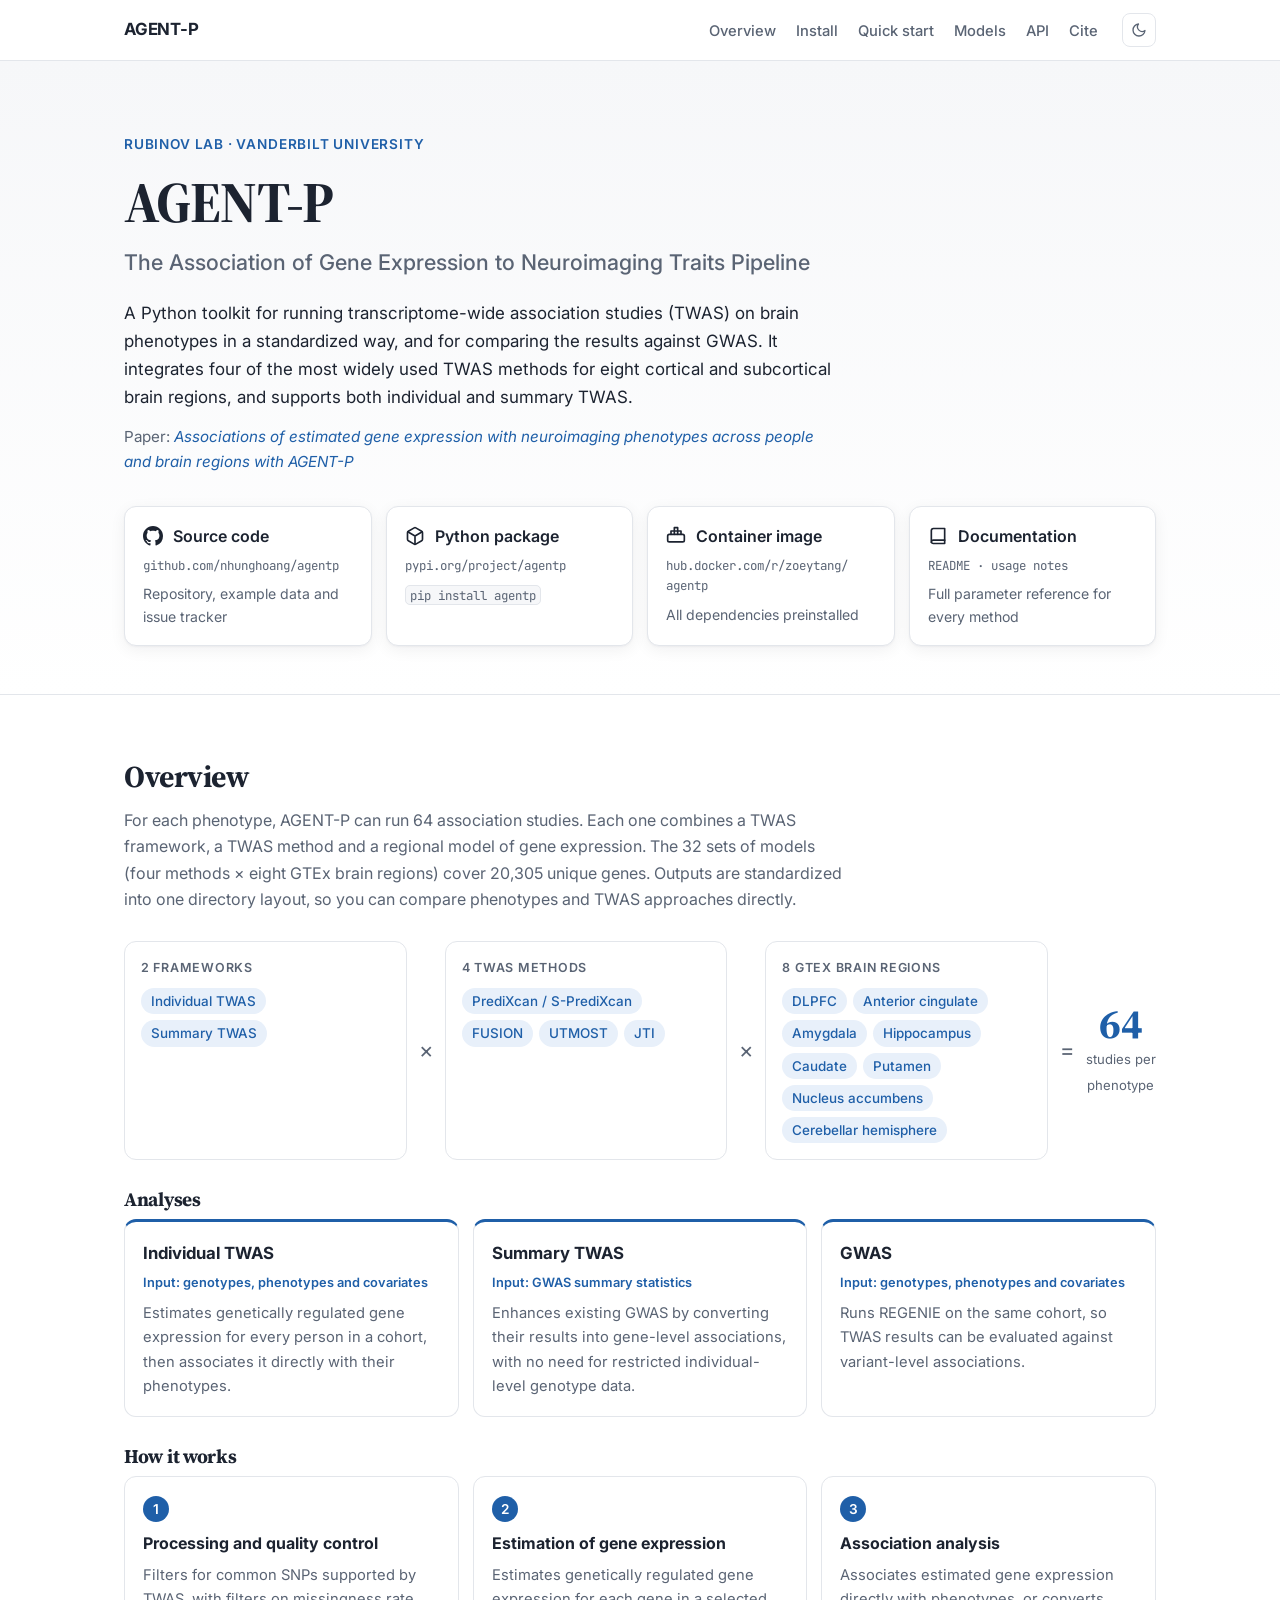
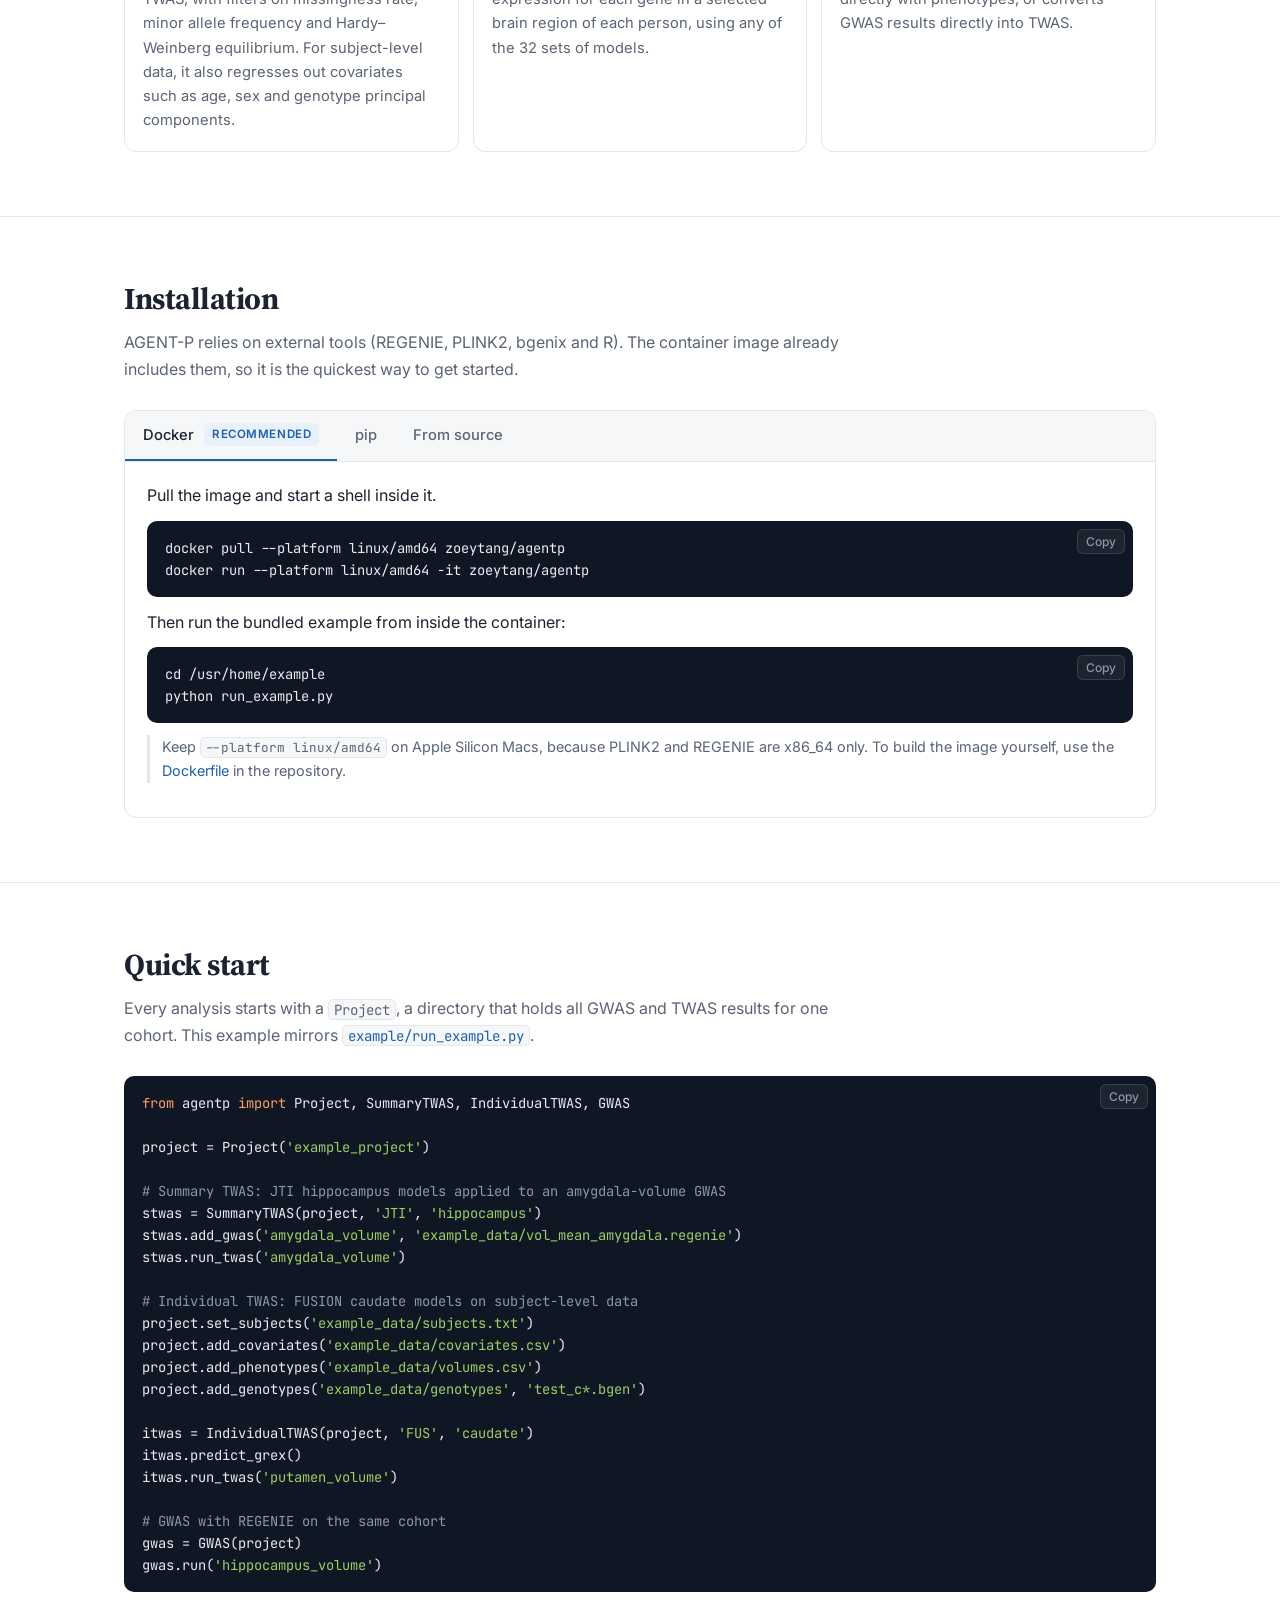
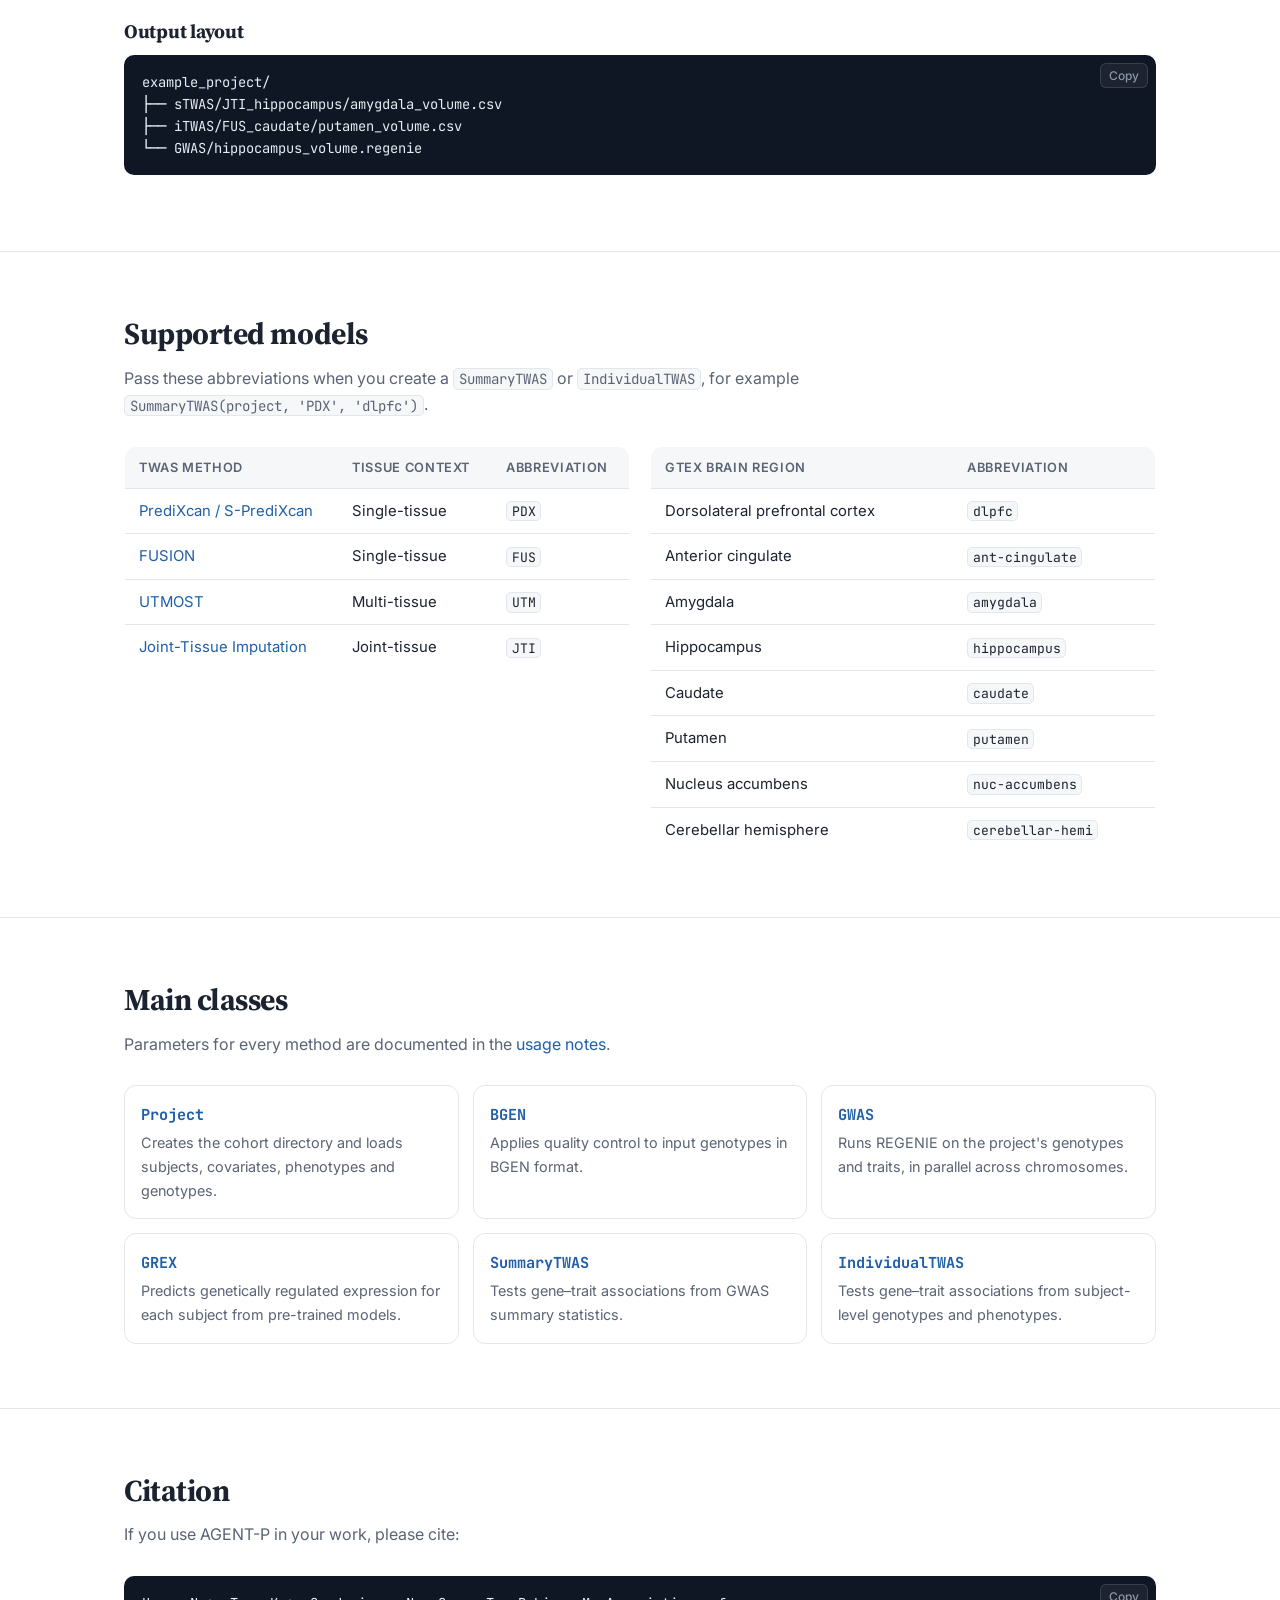
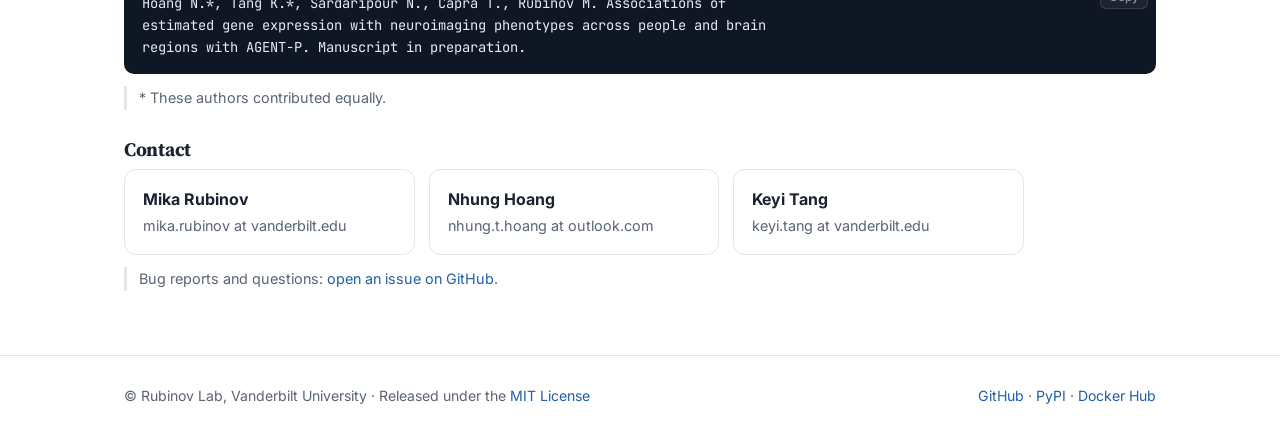
==== index.html @ ecbac5a9 "Add AGENT-P website" ====
<!doctype html>
<html lang="en">
<head>
<meta charset="utf-8">
<meta name="viewport" content="width=device-width, initial-scale=1">
<title>AGENT-P</title>
<meta name="description" content="AGENT-P: the Association of Gene Expression to Neuroimaging Traits Pipeline. A Python toolkit for running TWAS on brain phenotypes and comparing results against GWAS.">
<link rel="canonical" href="https://rubinovlab.github.io/agentp/">
<meta property="og:type" content="website">
<meta property="og:title" content="AGENT-P: Association of Gene Expression to Neuroimaging Traits Pipeline">
<meta property="og:description" content="A Python toolkit for running TWAS on brain phenotypes in a standardized way and comparing the results against GWAS.">
<meta property="og:url" content="https://rubinovlab.github.io/agentp/">
<link rel="icon" href="data:image/svg+xml,%3Csvg xmlns='http://www.w3.org/2000/svg' viewBox='0 0 32 32'%3E%3Crect width='32' height='32' rx='7' fill='%231f5fa8'/%3E%3Ctext x='16' y='22' font-family='Arial,sans-serif' font-size='15' font-weight='700' fill='white' text-anchor='middle'%3EAP%3C/text%3E%3C/svg%3E">
<link rel="preconnect" href="https://fonts.googleapis.com">
<link rel="preconnect" href="https://fonts.gstatic.com" crossorigin>
<link href="https://fonts.googleapis.com/css2?family=Inter:wght@400;500;600;700&family=JetBrains+Mono:wght@400;500&family=Source+Serif+4:opsz,wght@8..60,600;8..60,700&display=swap" rel="stylesheet">
<style>
:root {
  --bg: #ffffff;
  --bg-soft: #f6f7f9;
  --surface: #ffffff;
  --border: #e3e6eb;
  --text: #1c2330;
  --muted: #5a6474;
  --accent: #1f5fa8;
  --accent-soft: #e8f0fa;
  --code-bg: #0f1724;
  --code-text: #e6edf3;
  --code-muted: #8b98a9;
  --code-key: #ff9e64;
  --code-str: #9ece6a;
  --shadow: 0 1px 2px rgba(16,24,40,.04), 0 4px 16px rgba(16,24,40,.06);
  --radius: 12px;
  --max: 1080px;
}
@media (prefers-color-scheme: dark) {
  :root:not([data-theme="light"]) {
    --bg: #0d1117;
    --bg-soft: #131a23;
    --surface: #161d27;
    --border: #263040;
    --text: #e6edf3;
    --muted: #9aa6b6;
    --accent: #6ea8ff;
    --accent-soft: #17263b;
    --code-bg: #0a0f17;
    --shadow: none;
  }
}
:root[data-theme="dark"] {
  --bg: #0d1117;
  --bg-soft: #131a23;
  --surface: #161d27;
  --border: #263040;
  --text: #e6edf3;
  --muted: #9aa6b6;
  --accent: #6ea8ff;
  --accent-soft: #17263b;
  --code-bg: #0a0f17;
  --shadow: none;
}

* { box-sizing: border-box; }
html { scroll-behavior: smooth; scroll-padding-top: 72px; }
body {
  margin: 0;
  background: var(--bg);
  color: var(--text);
  font: 16px/1.65 Inter, system-ui, -apple-system, "Segoe UI", sans-serif;
  -webkit-font-smoothing: antialiased;
}
a { color: var(--accent); text-decoration: none; }
a:hover { text-decoration: underline; }
code, pre { font-family: "JetBrains Mono", ui-monospace, SFMono-Regular, Menlo, monospace; }
:not(pre) > code {
  background: var(--bg-soft);
  border: 1px solid var(--border);
  border-radius: 5px;
  padding: .05em .35em;
  font-size: .88em;
}
.wrap { max-width: var(--max); margin: 0 auto; padding: 0 24px; }

/* nav */
header.nav {
  position: sticky; top: 0; z-index: 10;
  background: color-mix(in srgb, var(--bg) 88%, transparent);
  backdrop-filter: saturate(160%) blur(10px);
  border-bottom: 1px solid var(--border);
}
.nav .wrap { display: flex; align-items: center; gap: 24px; height: 60px; }
.brand { font-weight: 700; color: var(--text); letter-spacing: -.01em; font-size: 1.05rem; }
.brand:hover { text-decoration: none; }
.nav ul { list-style: none; display: flex; gap: 20px; margin: 0 0 0 auto; padding: 0; }
.nav ul a { color: var(--muted); font-size: .92rem; font-weight: 500; }
.nav ul a:hover { color: var(--text); text-decoration: none; }
.theme-btn {
  border: 1px solid var(--border); background: var(--surface); color: var(--muted);
  border-radius: 8px; width: 34px; height: 34px; cursor: pointer; display: grid; place-items: center;
}
.theme-btn:hover { color: var(--text); }

/* hero */
.hero { padding: 72px 0 48px; border-bottom: 1px solid var(--border); background: linear-gradient(180deg, var(--bg-soft), var(--bg)); }
.eyebrow { color: var(--accent); font-weight: 600; font-size: .85rem; letter-spacing: .06em; text-transform: uppercase; margin: 0 0 12px; }
h1, h2, h3 { font-family: "Source Serif 4", Georgia, serif; letter-spacing: -.015em; line-height: 1.2; }
h1 { font-size: clamp(2.4rem, 6vw, 3.6rem); margin: 0 0 8px; }
.subtitle { font-size: clamp(1.1rem, 2.4vw, 1.35rem); color: var(--muted); margin: 0 0 20px; font-weight: 500; }
.lede { max-width: 720px; font-size: 1.06rem; margin: 0 0 12px; }
.paper { max-width: 720px; font-size: .95rem; color: var(--muted); margin: 0 0 32px; }

.resources { display: grid; grid-template-columns: repeat(4, 1fr); gap: 14px; }
.res {
  display: flex; flex-direction: column; gap: 6px;
  background: var(--surface); border: 1px solid var(--border); border-radius: var(--radius);
  padding: 16px 18px; color: var(--text); box-shadow: var(--shadow);
  transition: border-color .15s, transform .15s;
}
.res:hover { border-color: var(--accent); text-decoration: none; transform: translateY(-1px); }
.res .top { display: flex; align-items: center; gap: 10px; font-weight: 600; }
.res svg { width: 20px; height: 20px; flex: none; }
.res .url { font-family: "JetBrains Mono", monospace; font-size: .78rem; color: var(--muted); overflow-wrap: anywhere; }
.res .desc { font-size: .88rem; color: var(--muted); }

/* sections */
section { padding: 64px 0; border-bottom: 1px solid var(--border); }
section:last-of-type { border-bottom: 0; }
h2 { font-size: 1.9rem; margin: 0 0 12px; }
h3 { font-size: 1.2rem; margin: 28px 0 8px; }
.section-intro { color: var(--muted); max-width: 720px; margin: 0 0 28px; }

/* study space */
.space { display: grid; grid-template-columns: 1fr auto 1fr auto 1fr auto auto; align-items: stretch; gap: 12px; margin: 8px 0 12px; }
.dim { background: var(--surface); border: 1px solid var(--border); border-radius: var(--radius); padding: 16px; }
.dim h4 { margin: 0 0 10px; font-size: .78rem; text-transform: uppercase; letter-spacing: .06em; color: var(--muted); font-weight: 600; }
.dim ul { list-style: none; margin: 0; padding: 0; display: flex; flex-wrap: wrap; gap: 6px; }
.chip { background: var(--accent-soft); color: var(--accent); border-radius: 999px; padding: 2px 10px; font-size: .84rem; font-weight: 500; }
.op { align-self: center; font-size: 1.4rem; color: var(--muted); }
.total { align-self: center; text-align: center; }
.total b { display: block; font-family: "Source Serif 4", serif; font-size: 2.6rem; line-height: 1; color: var(--accent); }
.total span { font-size: .82rem; color: var(--muted); }

.modes { display: grid; grid-template-columns: repeat(3, 1fr); gap: 14px; }
.mode { background: var(--surface); border: 1px solid var(--border); border-top: 3px solid var(--accent); border-radius: var(--radius); padding: 18px; }
.mode h4 { margin: 0 0 4px; font-size: 1.05rem; }
.mode .in { font-size: .8rem; font-weight: 600; color: var(--accent); margin: 0 0 8px; }
.mode p { margin: 0; font-size: .92rem; color: var(--muted); }
.steps { display: grid; grid-template-columns: repeat(3, 1fr); gap: 14px; counter-reset: s; }
.step { background: var(--surface); border: 1px solid var(--border); border-radius: var(--radius); padding: 18px; }
.step::before { counter-increment: s; content: counter(s); display: inline-grid; place-items: center; width: 26px; height: 26px; border-radius: 50%; background: var(--accent); color: #fff; font-weight: 600; font-size: .85rem; margin-bottom: 8px; }
.step h4 { margin: 0 0 6px; font-size: 1rem; }
.step p { margin: 0; font-size: .92rem; color: var(--muted); }

/* tabs */
.tabs { border: 1px solid var(--border); border-radius: var(--radius); overflow: hidden; background: var(--surface); }
.tablist { display: flex; border-bottom: 1px solid var(--border); background: var(--bg-soft); overflow-x: auto; }
.tablist button {
  font: inherit; font-weight: 500; font-size: .92rem; color: var(--muted);
  background: none; border: 0; border-bottom: 2px solid transparent; padding: 12px 18px; cursor: pointer; white-space: nowrap;
}
.tablist button[aria-selected="true"] { color: var(--text); border-bottom-color: var(--accent); }
.tabpanel { padding: 20px 22px 22px; }
.tabpanel[hidden] { display: none; }
.tabpanel p { margin: 0 0 12px; }
.tabpanel ol { margin: 0 0 12px; padding-left: 20px; }
.badge { display: inline-block; font-size: .72rem; font-weight: 600; text-transform: uppercase; letter-spacing: .05em; padding: 2px 8px; border-radius: 6px; background: var(--accent-soft); color: var(--accent); margin-left: 6px; vertical-align: 2px; }
.note { font-size: .9rem; color: var(--muted); border-left: 3px solid var(--border); padding-left: 12px; margin: 12px 0 0; }

/* code */
.code { position: relative; margin: 12px 0; }
pre {
  margin: 0; background: var(--code-bg); color: var(--code-text);
  border-radius: 10px; padding: 16px 18px; overflow-x: auto; font-size: .86rem; line-height: 1.6;
}
pre .c { color: var(--code-muted); }
pre .k { color: var(--code-key); }
pre .s { color: var(--code-str); }
.copy {
  position: absolute; top: 8px; right: 8px;
  font: 500 .75rem Inter, sans-serif; color: var(--code-muted); background: rgba(255,255,255,.06);
  border: 1px solid rgba(255,255,255,.12); border-radius: 6px; padding: 4px 8px; cursor: pointer;
}
.copy:hover { color: var(--code-text); }

/* tables */
.tables { display: grid; grid-template-columns: 1fr 1fr; gap: 20px; align-items: start; }
table { width: 100%; border-collapse: collapse; background: var(--surface); border: 1px solid var(--border); border-radius: var(--radius); overflow: hidden; font-size: .93rem; }
th, td { text-align: left; padding: 10px 14px; border-bottom: 1px solid var(--border); }
th { background: var(--bg-soft); font-weight: 600; font-size: .8rem; text-transform: uppercase; letter-spacing: .05em; color: var(--muted); }
tr:last-child td { border-bottom: 0; }
td code { white-space: nowrap; }

.api { display: grid; grid-template-columns: repeat(3, 1fr); gap: 14px; }
.api div { background: var(--surface); border: 1px solid var(--border); border-radius: var(--radius); padding: 16px; }
.api h4 { margin: 0 0 4px; font-family: "JetBrains Mono", monospace; font-size: .95rem; color: var(--accent); }
.api p { margin: 0; font-size: .9rem; color: var(--muted); }

.cite pre { white-space: pre-wrap; }
.contact { display: grid; grid-template-columns: repeat(3, 1fr); gap: 14px; max-width: 900px; }
.contact div { background: var(--surface); border: 1px solid var(--border); border-radius: var(--radius); padding: 16px 18px; }
.contact b { display: block; }
.contact span { color: var(--muted); font-size: .9rem; }

footer { border-top: 1px solid var(--border); padding: 28px 0 40px; color: var(--muted); font-size: .88rem; }
footer .wrap { display: flex; justify-content: space-between; gap: 16px; flex-wrap: wrap; }

@media (max-width: 900px) {
  .resources { grid-template-columns: repeat(2, 1fr); }
  .space { grid-template-columns: 1fr; }
  .op { justify-self: center; }
  .steps, .api, .modes { grid-template-columns: 1fr; }
  .tables { grid-template-columns: 1fr; }
  .contact { grid-template-columns: repeat(2, 1fr); }
  .nav ul { display: none; }
  .theme-btn { margin-left: auto; }
}
@media (max-width: 560px) {
  .wrap { padding: 0 16px; }
  .resources, .contact { grid-template-columns: 1fr; }
  .hero { padding: 48px 0 36px; }
  section { padding: 48px 0; }
}
</style>
</head>
<body>

<header class="nav">
  <div class="wrap">
    <a class="brand" href="#top">AGENT-P</a>
    <ul>
      <li><a href="#overview">Overview</a></li>
      <li><a href="#install">Install</a></li>
      <li><a href="#quickstart">Quick start</a></li>
      <li><a href="#models">Models</a></li>
      <li><a href="#api">API</a></li>
      <li><a href="#cite">Cite</a></li>
    </ul>
    <button class="theme-btn" id="theme" aria-label="Toggle dark mode" title="Toggle dark mode">
      <svg width="16" height="16" viewBox="0 0 24 24" fill="none" stroke="currentColor" stroke-width="2" stroke-linecap="round" stroke-linejoin="round"><path d="M21 12.8A9 9 0 1 1 11.2 3a7 7 0 0 0 9.8 9.8z"/></svg>
    </button>
  </div>
</header>

<main id="top">
  <div class="hero">
    <div class="wrap">
      <p class="eyebrow">Rubinov Lab · Vanderbilt University</p>
      <h1>AGENT-P</h1>
      <p class="subtitle">The Association of Gene Expression to Neuroimaging Traits Pipeline</p>
      <p class="lede">A Python toolkit for running transcriptome-wide association studies (TWAS) on brain phenotypes in a standardized way, and for comparing the results against GWAS. It integrates four of the most widely used TWAS methods for eight cortical and subcortical brain regions, and supports both individual and summary TWAS.</p>
      <p class="paper">Paper: <a href="#cite"><i>Associations of estimated gene expression with neuroimaging phenotypes across people and brain regions with AGENT-P</i></a></p>

      <div class="resources">
        <a class="res" href="https://github.com/nhunghoang/agentp">
          <span class="top"><svg viewBox="0 0 16 16" fill="currentColor"><path d="M8 0C3.58 0 0 3.58 0 8c0 3.54 2.29 6.53 5.47 7.59.4.07.55-.17.55-.38 0-.19-.01-.82-.01-1.49-2.01.37-2.53-.49-2.69-.94-.09-.23-.48-.94-.82-1.13-.28-.15-.68-.52-.01-.53.63-.01 1.08.58 1.23.82.72 1.21 1.87.87 2.33.66.07-.52.28-.87.51-1.07-1.78-.2-3.64-.89-3.64-3.95 0-.87.31-1.59.82-2.15-.08-.2-.36-1.02.08-2.12 0 0 .67-.21 2.2.82.64-.18 1.32-.27 2-.27.68 0 1.36.09 2 .27 1.53-1.04 2.2-.82 2.2-.82.44 1.1.16 1.92.08 2.12.51.56.82 1.27.82 2.15 0 3.07-1.87 3.75-3.65 3.95.29.25.54.73.54 1.48 0 1.07-.01 1.93-.01 2.2 0 .21.15.46.55.38A8.013 8.013 0 0016 8c0-4.42-3.58-8-8-8z"/></svg>Source code</span>
          <span class="url">github.com/<wbr>nhunghoang/<wbr>agentp</span>
          <span class="desc">Repository, example data and issue tracker</span>
        </a>
        <a class="res" href="https://pypi.org/project/agentp/">
          <span class="top"><svg viewBox="0 0 24 24" fill="none" stroke="currentColor" stroke-width="2" stroke-linecap="round" stroke-linejoin="round"><path d="M21 16V8a2 2 0 0 0-1-1.73l-7-4a2 2 0 0 0-2 0l-7 4A2 2 0 0 0 3 8v8a2 2 0 0 0 1 1.73l7 4a2 2 0 0 0 2 0l7-4A2 2 0 0 0 21 16z"/><path d="M3.3 7 12 12l8.7-5M12 22V12"/></svg>Python package</span>
          <span class="url">pypi.org/<wbr>project/<wbr>agentp</span>
          <span class="desc"><code>pip install agentp</code></span>
        </a>
        <a class="res" href="https://hub.docker.com/r/zoeytang/agentp">
          <span class="top"><svg viewBox="0 0 24 24" fill="none" stroke="currentColor" stroke-width="2" stroke-linecap="round" stroke-linejoin="round"><rect x="2" y="10" width="20" height="9" rx="2"/><path d="M6 10V6h4v4M10 10V6h4v4M14 10V6h4v4M10 6V2h4v4"/></svg>Container image</span>
          <span class="url">hub.docker.com/<wbr>r/<wbr>zoeytang/<wbr>agentp</span>
          <span class="desc">All dependencies preinstalled</span>
        </a>
        <a class="res" href="https://github.com/nhunghoang/agentp#readme">
          <span class="top"><svg viewBox="0 0 24 24" fill="none" stroke="currentColor" stroke-width="2" stroke-linecap="round" stroke-linejoin="round"><path d="M4 19.5A2.5 2.5 0 0 1 6.5 17H20V3H6.5A2.5 2.5 0 0 0 4 5.5v14z"/><path d="M20 17v4H6.5A2.5 2.5 0 0 1 4 19.5"/></svg>Documentation</span>
          <span class="url">README · usage notes</span>
          <span class="desc">Full parameter reference for every method</span>
        </a>
      </div>
    </div>
  </div>

  <section id="overview">
    <div class="wrap">
      <h2>Overview</h2>
      <p class="section-intro">For each phenotype, AGENT-P can run 64 association studies. Each one combines a TWAS framework, a TWAS method and a regional model of gene expression. The 32 sets of models (four methods × eight GTEx brain regions) cover 20,305 unique genes. Outputs are standardized into one directory layout, so you can compare phenotypes and TWAS approaches directly.</p>

      <div class="space" aria-label="2 frameworks times 4 TWAS methods times 8 brain regions equals 64 association studies">
        <div class="dim">
          <h4>2 frameworks</h4>
          <ul><li class="chip">Individual TWAS</li><li class="chip">Summary TWAS</li></ul>
        </div>
        <div class="op">×</div>
        <div class="dim">
          <h4>4 TWAS methods</h4>
          <ul><li class="chip">PrediXcan / S-PrediXcan</li><li class="chip">FUSION</li><li class="chip">UTMOST</li><li class="chip">JTI</li></ul>
        </div>
        <div class="op">×</div>
        <div class="dim">
          <h4>8 GTEx brain regions</h4>
          <ul><li class="chip">DLPFC</li><li class="chip">Anterior cingulate</li><li class="chip">Amygdala</li><li class="chip">Hippocampus</li><li class="chip">Caudate</li><li class="chip">Putamen</li><li class="chip">Nucleus accumbens</li><li class="chip">Cerebellar hemisphere</li></ul>
        </div>
        <div class="op">=</div>
        <div class="total"><b>64</b><span>studies per<br>phenotype</span></div>
      </div>

      <h3>Analyses</h3>
      <div class="modes">
        <div class="mode">
          <h4>Individual TWAS</h4>
          <p class="in">Input: genotypes, phenotypes and covariates</p>
          <p>Estimates genetically regulated gene expression for every person in a cohort, then associates it directly with their phenotypes.</p>
        </div>
        <div class="mode">
          <h4>Summary TWAS</h4>
          <p class="in">Input: GWAS summary statistics</p>
          <p>Enhances existing GWAS by converting their results into gene-level associations, with no need for restricted individual-level genotype data.</p>
        </div>
        <div class="mode">
          <h4>GWAS</h4>
          <p class="in">Input: genotypes, phenotypes and covariates</p>
          <p>Runs REGENIE on the same cohort, so TWAS results can be evaluated against variant-level associations.</p>
        </div>
      </div>

      <h3>How it works</h3>
      <div class="steps">
        <div class="step">
          <h4>Processing and quality control</h4>
          <p>Filters for common SNPs supported by TWAS, with filters on missingness rate, minor allele frequency and Hardy–Weinberg equilibrium. For subject-level data, it also regresses out covariates such as age, sex and genotype principal components.</p>
        </div>
        <div class="step">
          <h4>Estimation of gene expression</h4>
          <p>Estimates genetically regulated gene expression for each gene in a selected brain region of each person, using any of the 32 sets of models.</p>
        </div>
        <div class="step">
          <h4>Association analysis</h4>
          <p>Associates estimated gene expression directly with phenotypes, or converts GWAS results directly into TWAS.</p>
        </div>
      </div>
    </div>
  </section>

  <section id="install">
    <div class="wrap">
      <h2>Installation</h2>
      <p class="section-intro">AGENT-P relies on external tools (REGENIE, PLINK2, bgenix and R). The container image already includes them, so it is the quickest way to get started.</p>

      <div class="tabs" data-tabs>
        <div class="tablist" role="tablist">
          <button role="tab" aria-selected="true" aria-controls="tab-docker" id="t-docker">Docker <span class="badge">Recommended</span></button>
          <button role="tab" aria-selected="false" aria-controls="tab-pip" id="t-pip">pip</button>
          <button role="tab" aria-selected="false" aria-controls="tab-source" id="t-source">From source</button>
        </div>

        <div class="tabpanel" role="tabpanel" id="tab-docker" aria-labelledby="t-docker">
          <p>Pull the image and start a shell inside it.</p>
<div class="code"><pre>docker pull --platform linux/amd64 zoeytang/agentp
docker run --platform linux/amd64 -it zoeytang/agentp</pre></div>
          <p>Then run the bundled example from inside the container:</p>
<div class="code"><pre>cd /usr/home/example
python run_example.py</pre></div>
          <p class="note">Keep <code>--platform linux/amd64</code> on Apple Silicon Macs, because PLINK2 and REGENIE are x86_64 only. To build the image yourself, use the <a href="https://github.com/nhunghoang/agentp/blob/main/Dockerfile">Dockerfile</a> in the repository.</p>
        </div>

        <div class="tabpanel" role="tabpanel" id="tab-pip" aria-labelledby="t-pip" hidden>
          <p>Install the Python package from PyPI (Python ≥ 3.8):</p>
<div class="code"><pre>pip install agentp</pre></div>
          <p class="note">The PyPI package contains the Python code only. The pre-trained TWAS models and example data are in the <a href="https://github.com/nhunghoang/agentp">GitHub repository</a> and the container image. The package also needs <a href="https://rgcgithub.github.io/regenie">REGENIE</a>, <a href="https://www.cog-genomics.org/plink/2.0/">PLINK2</a>, <a href="https://enkre.net/cgi-bin/code/bgen/doc/trunk/doc/wiki/bgenix.md">bgenix</a> and R (with <code>optparse</code>, <code>RColorBrewer</code> and <code>plink2R</code>) on your <code>PATH</code>. See the source tab or the <a href="https://github.com/nhunghoang/agentp#set-up">setup guide</a>.</p>
        </div>

        <div class="tabpanel" role="tabpanel" id="tab-source" aria-labelledby="t-source" hidden>
          <ol>
            <li>Clone the repository. The models and example data are stored with Git LFS.</li>
          </ol>
<div class="code"><pre>git clone https://github.com/nhunghoang/agentp.git
cd agentp
git lfs pull
pip install -e .</pre></div>
          <ol start="2">
            <li>Install the external tools: <a href="https://www.cog-genomics.org/plink/2.0/">PLINK2</a>, <a href="https://rgcgithub.github.io/regenie">REGENIE</a> and bgenix.</li>
            <li>Install the R packages FUSION needs:</li>
          </ol>
<div class="code"><pre>Rscript -e "install.packages(c('optparse','RColorBrewer'), repos='https://cloud.r-project.org')"
R CMD INSTALL agentp/external/plink2R/plink2R</pre></div>
        </div>
      </div>
    </div>
  </section>

  <section id="quickstart">
    <div class="wrap">
      <h2>Quick start</h2>
      <p class="section-intro">Every analysis starts with a <code>Project</code>, a directory that holds all GWAS and TWAS results for one cohort. This example mirrors <a href="https://github.com/nhunghoang/agentp/blob/main/example/run_example.py"><code>example/run_example.py</code></a>.</p>
<div class="code"><pre><span class="k">from</span> agentp <span class="k">import</span> Project, SummaryTWAS, IndividualTWAS, GWAS

project = Project(<span class="s">'example_project'</span>)

<span class="c"># Summary TWAS: JTI hippocampus models applied to an amygdala-volume GWAS</span>
stwas = SummaryTWAS(project, <span class="s">'JTI'</span>, <span class="s">'hippocampus'</span>)
stwas.add_gwas(<span class="s">'amygdala_volume'</span>, <span class="s">'example_data/vol_mean_amygdala.regenie'</span>)
stwas.run_twas(<span class="s">'amygdala_volume'</span>)

<span class="c"># Individual TWAS: FUSION caudate models on subject-level data</span>
project.set_subjects(<span class="s">'example_data/subjects.txt'</span>)
project.add_covariates(<span class="s">'example_data/covariates.csv'</span>)
project.add_phenotypes(<span class="s">'example_data/volumes.csv'</span>)
project.add_genotypes(<span class="s">'example_data/genotypes'</span>, <span class="s">'test_c*.bgen'</span>)

itwas = IndividualTWAS(project, <span class="s">'FUS'</span>, <span class="s">'caudate'</span>)
itwas.predict_grex()
itwas.run_twas(<span class="s">'putamen_volume'</span>)

<span class="c"># GWAS with REGENIE on the same cohort</span>
gwas = GWAS(project)
gwas.run(<span class="s">'hippocampus_volume'</span>)</pre></div>

      <h3>Output layout</h3>
<div class="code"><pre>example_project/
├── sTWAS/JTI_hippocampus/amygdala_volume.csv
├── iTWAS/FUS_caudate/putamen_volume.csv
└── GWAS/hippocampus_volume.regenie</pre></div>
    </div>
  </section>

  <section id="models">
    <div class="wrap">
      <h2>Supported models</h2>
      <p class="section-intro">Pass these abbreviations when you create a <code>SummaryTWAS</code> or <code>IndividualTWAS</code>, for example <code>SummaryTWAS(project, 'PDX', 'dlpfc')</code>.</p>
      <div class="tables">
        <table>
          <thead><tr><th>TWAS method</th><th>Tissue context</th><th>Abbreviation</th></tr></thead>
          <tbody>
            <tr><td><a href="https://github.com/hakyimlab/MetaXcan">PrediXcan / S-PrediXcan</a></td><td>Single-tissue</td><td><code>PDX</code></td></tr>
            <tr><td><a href="http://gusevlab.org/projects/fusion">FUSION</a></td><td>Single-tissue</td><td><code>FUS</code></td></tr>
            <tr><td><a href="https://github.com/Joker-Jerome/UTMOST">UTMOST</a></td><td>Multi-tissue</td><td><code>UTM</code></td></tr>
            <tr><td><a href="https://github.com/gamazonlab/MR-JTI">Joint-Tissue Imputation</a></td><td>Joint-tissue</td><td><code>JTI</code></td></tr>
          </tbody>
        </table>
        <table>
          <thead><tr><th>GTEx brain region</th><th>Abbreviation</th></tr></thead>
          <tbody>
            <tr><td>Dorsolateral prefrontal cortex</td><td><code>dlpfc</code></td></tr>
            <tr><td>Anterior cingulate</td><td><code>ant-cingulate</code></td></tr>
            <tr><td>Amygdala</td><td><code>amygdala</code></td></tr>
            <tr><td>Hippocampus</td><td><code>hippocampus</code></td></tr>
            <tr><td>Caudate</td><td><code>caudate</code></td></tr>
            <tr><td>Putamen</td><td><code>putamen</code></td></tr>
            <tr><td>Nucleus accumbens</td><td><code>nuc-accumbens</code></td></tr>
            <tr><td>Cerebellar hemisphere</td><td><code>cerebellar-hemi</code></td></tr>
          </tbody>
        </table>
      </div>
    </div>
  </section>

  <section id="api">
    <div class="wrap">
      <h2>Main classes</h2>
      <p class="section-intro">Parameters for every method are documented in the <a href="https://github.com/nhunghoang/agentp#usage-notes">usage notes</a>.</p>
      <div class="api">
        <div><h4>Project</h4><p>Creates the cohort directory and loads subjects, covariates, phenotypes and genotypes.</p></div>
        <div><h4>BGEN</h4><p>Applies quality control to input genotypes in BGEN format.</p></div>
        <div><h4>GWAS</h4><p>Runs REGENIE on the project's genotypes and traits, in parallel across chromosomes.</p></div>
        <div><h4>GREX</h4><p>Predicts genetically regulated expression for each subject from pre-trained models.</p></div>
        <div><h4>SummaryTWAS</h4><p>Tests gene–trait associations from GWAS summary statistics.</p></div>
        <div><h4>IndividualTWAS</h4><p>Tests gene–trait associations from subject-level genotypes and phenotypes.</p></div>
      </div>
    </div>
  </section>

  <section id="cite" class="cite">
    <div class="wrap">
      <h2>Citation</h2>
      <p class="section-intro">If you use AGENT-P in your work, please cite:</p>
      <!-- TODO: add the journal, year and DOI once the paper is published -->
<div class="code"><pre>Hoang N.*, Tang K.*, Sardaripour N., Capra T., Rubinov M. Associations of
estimated gene expression with neuroimaging phenotypes across people and brain
regions with AGENT-P. Manuscript in preparation.</pre></div>
      <p class="note">* These authors contributed equally.</p>

      <h3 id="contact">Contact</h3>
      <div class="contact">
        <div><b>Mika Rubinov</b><span>mika.rubinov at vanderbilt.edu</span></div>
        <div><b>Nhung Hoang</b><span>nhung.t.hoang at outlook.com</span></div>
        <div><b>Keyi Tang</b><span>keyi.tang at vanderbilt.edu</span></div>
      </div>
      <p class="note">Bug reports and questions: <a href="https://github.com/nhunghoang/agentp/issues">open an issue on GitHub</a>.</p>
    </div>
  </section>
</main>

<footer>
  <div class="wrap">
    <span>© Rubinov Lab, Vanderbilt University · Released under the <a href="https://github.com/nhunghoang/agentp/blob/main/LICENSE">MIT License</a></span>
    <span><a href="https://github.com/nhunghoang/agentp">GitHub</a> · <a href="https://pypi.org/project/agentp/">PyPI</a> · <a href="https://hub.docker.com/r/zoeytang/agentp">Docker Hub</a></span>
  </div>
</footer>

<script>
// Tabs
document.querySelectorAll('[data-tabs]').forEach(function (box) {
  var tabs = box.querySelectorAll('[role="tab"]');
  tabs.forEach(function (tab) {
    tab.addEventListener('click', function () {
      tabs.forEach(function (t) {
        var on = t === tab;
        t.setAttribute('aria-selected', on);
        document.getElementById(t.getAttribute('aria-controls')).hidden = !on;
      });
    });
  });
});

// Copy buttons
document.querySelectorAll('.code').forEach(function (block) {
  var btn = document.createElement('button');
  btn.className = 'copy';
  btn.type = 'button';
  btn.textContent = 'Copy';
  btn.addEventListener('click', function () {
    navigator.clipboard.writeText(block.querySelector('pre').innerText).then(function () {
      btn.textContent = 'Copied';
      setTimeout(function () { btn.textContent = 'Copy'; }, 1500);
    });
  });
  block.appendChild(btn);
});

// Theme toggle (remembered per browser)
(function () {
  var root = document.documentElement;
  try { var saved = localStorage.getItem('agentp-theme'); if (saved) root.dataset.theme = saved; } catch (e) {}
  document.getElementById('theme').addEventListener('click', function () {
    var dark = root.dataset.theme
      ? root.dataset.theme === 'dark'
      : matchMedia('(prefers-color-scheme: dark)').matches;
    root.dataset.theme = dark ? 'light' : 'dark';
    try { localStorage.setItem('agentp-theme', root.dataset.theme); } catch (e) {}
  });
})();
</script>
</body>
</html>
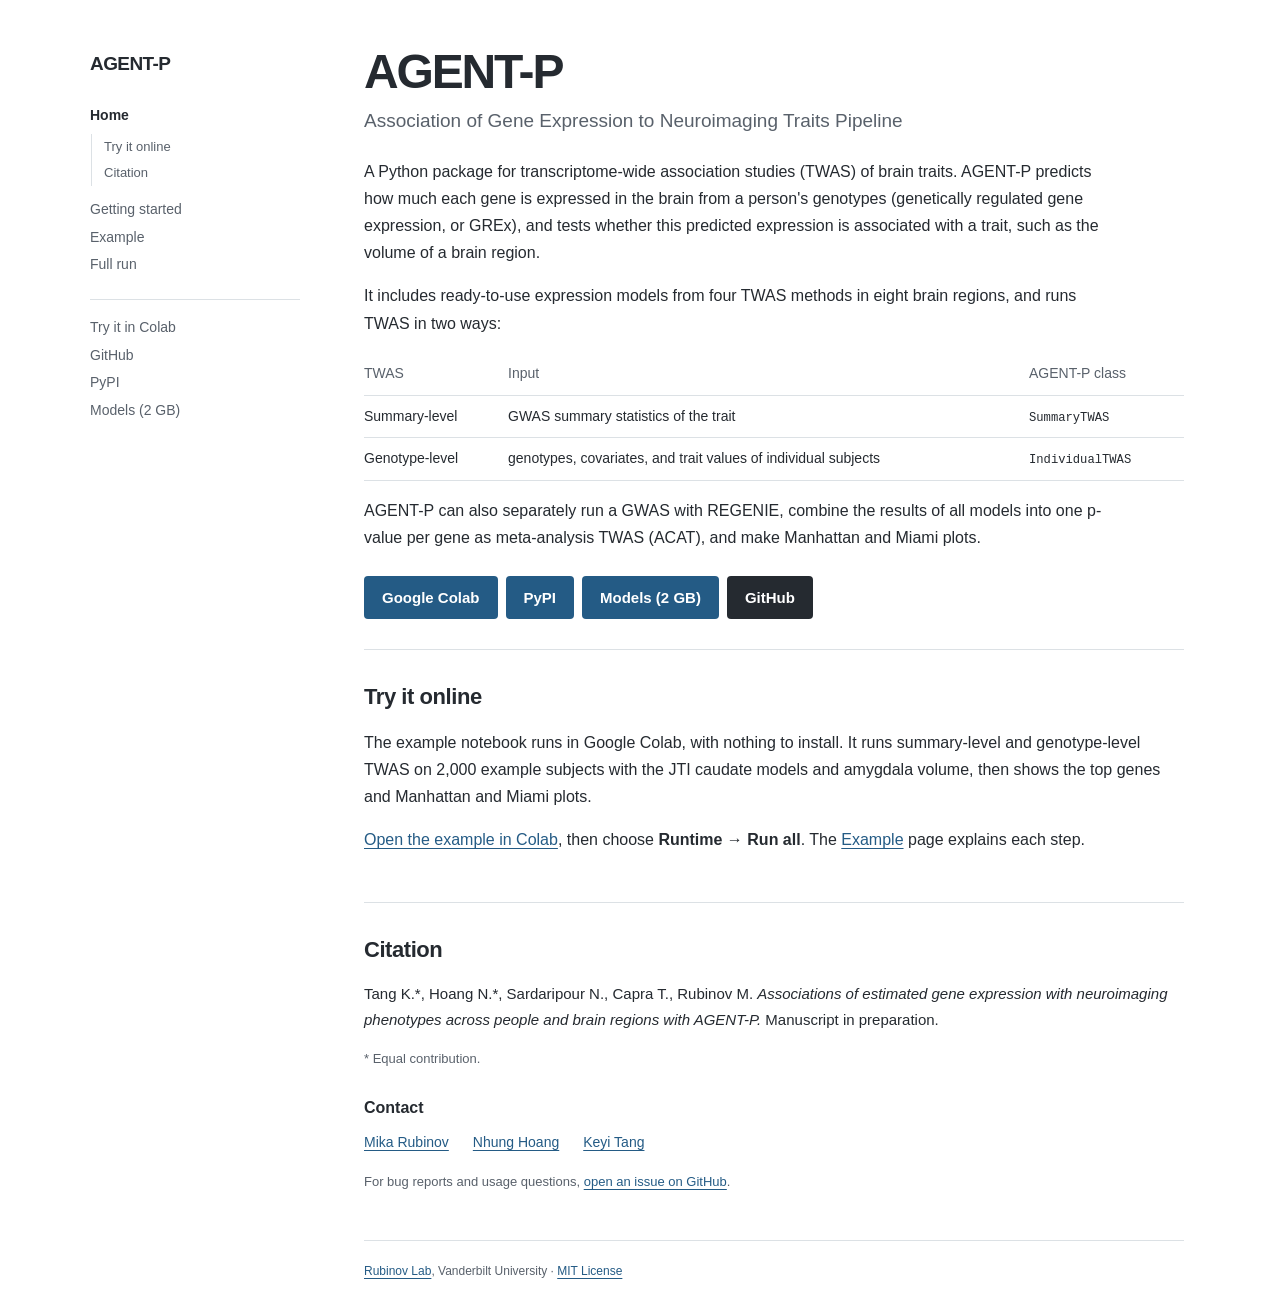
==== commit 553d7d26: "New AGENT-P website: homepage, Getting started, Example, Full run" ====
--- a/index.html
+++ b/index.html
@@ -4,536 +4,85 @@
 <meta charset="utf-8">
 <meta name="viewport" content="width=device-width, initial-scale=1">
 <title>AGENT-P</title>
-<meta name="description" content="AGENT-P: the Association of Gene Expression to Neuroimaging Traits Pipeline. A Python toolkit for running TWAS on brain phenotypes and comparing results against GWAS.">
-<link rel="canonical" href="https://rubinovlab.github.io/agentp/">
+<meta name="description" content="AGENT-P: the Association of Gene Expression to Neuroimaging Traits Pipeline. A Python package for transcriptome-wide association studies (TWAS) of brain traits.">
+<link rel="canonical" href="https://agentp.rubinovlab.net/">
 <meta property="og:type" content="website">
-<meta property="og:title" content="AGENT-P: Association of Gene Expression to Neuroimaging Traits Pipeline">
-<meta property="og:description" content="A Python toolkit for running TWAS on brain phenotypes in a standardized way and comparing the results against GWAS.">
-<meta property="og:url" content="https://rubinovlab.github.io/agentp/">
-<link rel="icon" href="data:image/svg+xml,%3Csvg xmlns='http://www.w3.org/2000/svg' viewBox='0 0 32 32'%3E%3Crect width='32' height='32' rx='7' fill='%231f5fa8'/%3E%3Ctext x='16' y='22' font-family='Arial,sans-serif' font-size='15' font-weight='700' fill='white' text-anchor='middle'%3EAP%3C/text%3E%3C/svg%3E">
-<link rel="preconnect" href="https://fonts.googleapis.com">
-<link rel="preconnect" href="https://fonts.gstatic.com" crossorigin>
-<link href="https://fonts.googleapis.com/css2?family=Inter:wght@400;500;600;700&family=JetBrains+Mono:wght@400;500&family=Source+Serif+4:opsz,wght@8..60,600;8..60,700&display=swap" rel="stylesheet">
-<style>
-:root {
-  --bg: #ffffff;
-  --bg-soft: #f6f7f9;
-  --surface: #ffffff;
-  --border: #e3e6eb;
-  --text: #1c2330;
-  --muted: #5a6474;
-  --accent: #1f5fa8;
-  --accent-soft: #e8f0fa;
-  --code-bg: #0f1724;
-  --code-text: #e6edf3;
-  --code-muted: #8b98a9;
-  --code-key: #ff9e64;
-  --code-str: #9ece6a;
-  --shadow: 0 1px 2px rgba(16,24,40,.04), 0 4px 16px rgba(16,24,40,.06);
-  --radius: 12px;
-  --max: 1080px;
-}
-@media (prefers-color-scheme: dark) {
-  :root:not([data-theme="light"]) {
-    --bg: #0d1117;
-    --bg-soft: #131a23;
-    --surface: #161d27;
-    --border: #263040;
-    --text: #e6edf3;
-    --muted: #9aa6b6;
-    --accent: #6ea8ff;
-    --accent-soft: #17263b;
-    --code-bg: #0a0f17;
-    --shadow: none;
-  }
-}
-:root[data-theme="dark"] {
-  --bg: #0d1117;
-  --bg-soft: #131a23;
-  --surface: #161d27;
-  --border: #263040;
-  --text: #e6edf3;
-  --muted: #9aa6b6;
-  --accent: #6ea8ff;
-  --accent-soft: #17263b;
-  --code-bg: #0a0f17;
-  --shadow: none;
-}
-
-* { box-sizing: border-box; }
-html { scroll-behavior: smooth; scroll-padding-top: 72px; }
-body {
-  margin: 0;
-  background: var(--bg);
-  color: var(--text);
-  font: 16px/1.65 Inter, system-ui, -apple-system, "Segoe UI", sans-serif;
-  -webkit-font-smoothing: antialiased;
-}
-a { color: var(--accent); text-decoration: none; }
-a:hover { text-decoration: underline; }
-code, pre { font-family: "JetBrains Mono", ui-monospace, SFMono-Regular, Menlo, monospace; }
-:not(pre) > code {
-  background: var(--bg-soft);
-  border: 1px solid var(--border);
-  border-radius: 5px;
-  padding: .05em .35em;
-  font-size: .88em;
-}
-.wrap { max-width: var(--max); margin: 0 auto; padding: 0 24px; }
-
-/* nav */
-header.nav {
-  position: sticky; top: 0; z-index: 10;
-  background: color-mix(in srgb, var(--bg) 88%, transparent);
-  backdrop-filter: saturate(160%) blur(10px);
-  border-bottom: 1px solid var(--border);
-}
-.nav .wrap { display: flex; align-items: center; gap: 24px; height: 60px; }
-.brand { font-weight: 700; color: var(--text); letter-spacing: -.01em; font-size: 1.05rem; }
-.brand:hover { text-decoration: none; }
-.nav ul { list-style: none; display: flex; gap: 20px; margin: 0 0 0 auto; padding: 0; }
-.nav ul a { color: var(--muted); font-size: .92rem; font-weight: 500; }
-.nav ul a:hover { color: var(--text); text-decoration: none; }
-.theme-btn {
-  border: 1px solid var(--border); background: var(--surface); color: var(--muted);
-  border-radius: 8px; width: 34px; height: 34px; cursor: pointer; display: grid; place-items: center;
-}
-.theme-btn:hover { color: var(--text); }
-
-/* hero */
-.hero { padding: 72px 0 48px; border-bottom: 1px solid var(--border); background: linear-gradient(180deg, var(--bg-soft), var(--bg)); }
-.eyebrow { color: var(--accent); font-weight: 600; font-size: .85rem; letter-spacing: .06em; text-transform: uppercase; margin: 0 0 12px; }
-h1, h2, h3 { font-family: "Source Serif 4", Georgia, serif; letter-spacing: -.015em; line-height: 1.2; }
-h1 { font-size: clamp(2.4rem, 6vw, 3.6rem); margin: 0 0 8px; }
-.subtitle { font-size: clamp(1.1rem, 2.4vw, 1.35rem); color: var(--muted); margin: 0 0 20px; font-weight: 500; }
-.lede { max-width: 720px; font-size: 1.06rem; margin: 0 0 12px; }
-.paper { max-width: 720px; font-size: .95rem; color: var(--muted); margin: 0 0 32px; }
-
-.resources { display: grid; grid-template-columns: repeat(4, 1fr); gap: 14px; }
-.res {
-  display: flex; flex-direction: column; gap: 6px;
-  background: var(--surface); border: 1px solid var(--border); border-radius: var(--radius);
-  padding: 16px 18px; color: var(--text); box-shadow: var(--shadow);
-  transition: border-color .15s, transform .15s;
-}
-.res:hover { border-color: var(--accent); text-decoration: none; transform: translateY(-1px); }
-.res .top { display: flex; align-items: center; gap: 10px; font-weight: 600; }
-.res svg { width: 20px; height: 20px; flex: none; }
-.res .url { font-family: "JetBrains Mono", monospace; font-size: .78rem; color: var(--muted); overflow-wrap: anywhere; }
-.res .desc { font-size: .88rem; color: var(--muted); }
-
-/* sections */
-section { padding: 64px 0; border-bottom: 1px solid var(--border); }
-section:last-of-type { border-bottom: 0; }
-h2 { font-size: 1.9rem; margin: 0 0 12px; }
-h3 { font-size: 1.2rem; margin: 28px 0 8px; }
-.section-intro { color: var(--muted); max-width: 720px; margin: 0 0 28px; }
-
-/* study space */
-.space { display: grid; grid-template-columns: 1fr auto 1fr auto 1fr auto auto; align-items: stretch; gap: 12px; margin: 8px 0 12px; }
-.dim { background: var(--surface); border: 1px solid var(--border); border-radius: var(--radius); padding: 16px; }
-.dim h4 { margin: 0 0 10px; font-size: .78rem; text-transform: uppercase; letter-spacing: .06em; color: var(--muted); font-weight: 600; }
-.dim ul { list-style: none; margin: 0; padding: 0; display: flex; flex-wrap: wrap; gap: 6px; }
-.chip { background: var(--accent-soft); color: var(--accent); border-radius: 999px; padding: 2px 10px; font-size: .84rem; font-weight: 500; }
-.op { align-self: center; font-size: 1.4rem; color: var(--muted); }
-.total { align-self: center; text-align: center; }
-.total b { display: block; font-family: "Source Serif 4", serif; font-size: 2.6rem; line-height: 1; color: var(--accent); }
-.total span { font-size: .82rem; color: var(--muted); }
-
-.modes { display: grid; grid-template-columns: repeat(3, 1fr); gap: 14px; }
-.mode { background: var(--surface); border: 1px solid var(--border); border-top: 3px solid var(--accent); border-radius: var(--radius); padding: 18px; }
-.mode h4 { margin: 0 0 4px; font-size: 1.05rem; }
-.mode .in { font-size: .8rem; font-weight: 600; color: var(--accent); margin: 0 0 8px; }
-.mode p { margin: 0; font-size: .92rem; color: var(--muted); }
-.steps { display: grid; grid-template-columns: repeat(3, 1fr); gap: 14px; counter-reset: s; }
-.step { background: var(--surface); border: 1px solid var(--border); border-radius: var(--radius); padding: 18px; }
-.step::before { counter-increment: s; content: counter(s); display: inline-grid; place-items: center; width: 26px; height: 26px; border-radius: 50%; background: var(--accent); color: #fff; font-weight: 600; font-size: .85rem; margin-bottom: 8px; }
-.step h4 { margin: 0 0 6px; font-size: 1rem; }
-.step p { margin: 0; font-size: .92rem; color: var(--muted); }
-
-/* tabs */
-.tabs { border: 1px solid var(--border); border-radius: var(--radius); overflow: hidden; background: var(--surface); }
-.tablist { display: flex; border-bottom: 1px solid var(--border); background: var(--bg-soft); overflow-x: auto; }
-.tablist button {
-  font: inherit; font-weight: 500; font-size: .92rem; color: var(--muted);
-  background: none; border: 0; border-bottom: 2px solid transparent; padding: 12px 18px; cursor: pointer; white-space: nowrap;
-}
-.tablist button[aria-selected="true"] { color: var(--text); border-bottom-color: var(--accent); }
-.tabpanel { padding: 20px 22px 22px; }
-.tabpanel[hidden] { display: none; }
-.tabpanel p { margin: 0 0 12px; }
-.tabpanel ol { margin: 0 0 12px; padding-left: 20px; }
-.badge { display: inline-block; font-size: .72rem; font-weight: 600; text-transform: uppercase; letter-spacing: .05em; padding: 2px 8px; border-radius: 6px; background: var(--accent-soft); color: var(--accent); margin-left: 6px; vertical-align: 2px; }
-.note { font-size: .9rem; color: var(--muted); border-left: 3px solid var(--border); padding-left: 12px; margin: 12px 0 0; }
-
-/* code */
-.code { position: relative; margin: 12px 0; }
-pre {
-  margin: 0; background: var(--code-bg); color: var(--code-text);
-  border-radius: 10px; padding: 16px 18px; overflow-x: auto; font-size: .86rem; line-height: 1.6;
-}
-pre .c { color: var(--code-muted); }
-pre .k { color: var(--code-key); }
-pre .s { color: var(--code-str); }
-.copy {
-  position: absolute; top: 8px; right: 8px;
-  font: 500 .75rem Inter, sans-serif; color: var(--code-muted); background: rgba(255,255,255,.06);
-  border: 1px solid rgba(255,255,255,.12); border-radius: 6px; padding: 4px 8px; cursor: pointer;
-}
-.copy:hover { color: var(--code-text); }
-
-/* tables */
-.tables { display: grid; grid-template-columns: 1fr 1fr; gap: 20px; align-items: start; }
-table { width: 100%; border-collapse: collapse; background: var(--surface); border: 1px solid var(--border); border-radius: var(--radius); overflow: hidden; font-size: .93rem; }
-th, td { text-align: left; padding: 10px 14px; border-bottom: 1px solid var(--border); }
-th { background: var(--bg-soft); font-weight: 600; font-size: .8rem; text-transform: uppercase; letter-spacing: .05em; color: var(--muted); }
-tr:last-child td { border-bottom: 0; }
-td code { white-space: nowrap; }
-
-.api { display: grid; grid-template-columns: repeat(3, 1fr); gap: 14px; }
-.api div { background: var(--surface); border: 1px solid var(--border); border-radius: var(--radius); padding: 16px; }
-.api h4 { margin: 0 0 4px; font-family: "JetBrains Mono", monospace; font-size: .95rem; color: var(--accent); }
-.api p { margin: 0; font-size: .9rem; color: var(--muted); }
-
-.cite pre { white-space: pre-wrap; }
-.contact { display: grid; grid-template-columns: repeat(3, 1fr); gap: 14px; max-width: 900px; }
-.contact div { background: var(--surface); border: 1px solid var(--border); border-radius: var(--radius); padding: 16px 18px; }
-.contact b { display: block; }
-.contact span { color: var(--muted); font-size: .9rem; }
-
-footer { border-top: 1px solid var(--border); padding: 28px 0 40px; color: var(--muted); font-size: .88rem; }
-footer .wrap { display: flex; justify-content: space-between; gap: 16px; flex-wrap: wrap; }
-
-@media (max-width: 900px) {
-  .resources { grid-template-columns: repeat(2, 1fr); }
-  .space { grid-template-columns: 1fr; }
-  .op { justify-self: center; }
-  .steps, .api, .modes { grid-template-columns: 1fr; }
-  .tables { grid-template-columns: 1fr; }
-  .contact { grid-template-columns: repeat(2, 1fr); }
-  .nav ul { display: none; }
-  .theme-btn { margin-left: auto; }
-}
-@media (max-width: 560px) {
-  .wrap { padding: 0 16px; }
-  .resources, .contact { grid-template-columns: 1fr; }
-  .hero { padding: 48px 0 36px; }
-  section { padding: 48px 0; }
-}
-</style>
+<meta property="og:title" content="AGENT-P">
+<meta property="og:description" content="AGENT-P: the Association of Gene Expression to Neuroimaging Traits Pipeline. A Python package for transcriptome-wide association studies (TWAS) of brain traits.">
+<meta property="og:url" content="https://agentp.rubinovlab.net/">
+<link rel="icon" href="data:image/svg+xml,%3Csvg xmlns='http://www.w3.org/2000/svg' viewBox='0 0 32 32'%3E%3Crect width='32' height='32' rx='7' fill='%23245b85'/%3E%3Ctext x='16' y='22' font-family='Arial,sans-serif' font-size='15' font-weight='700' fill='white' text-anchor='middle'%3EAP%3C/text%3E%3C/svg%3E">
+<link rel="stylesheet" href="style.css">
 </head>
 <body>
 
-<header class="nav">
-  <div class="wrap">
-    <a class="brand" href="#top">AGENT-P</a>
-    <ul>
-      <li><a href="#overview">Overview</a></li>
-      <li><a href="#install">Install</a></li>
-      <li><a href="#quickstart">Quick start</a></li>
-      <li><a href="#models">Models</a></li>
-      <li><a href="#api">API</a></li>
-      <li><a href="#cite">Cite</a></li>
+<a class="skip" href="#main">Skip to content</a>
+<div class="layout" id="top">
+  <aside class="sidebar">
+    <a class="brand" href="index.html">AGENT-P</a>
+    <nav aria-label="Site">
+      <ul class="pages">
+      <li><a href="index.html" aria-current="page">Home</a>
+        <ul class="sub">
+          <li><a href="#try">Try it online</a></li>
+          <li><a href="#cite">Citation</a></li>
+        </ul>
+      </li>
+      <li><a href="getting-started.html">Getting started</a></li>
+      <li><a href="example.html">Example</a></li>
+      <li><a href="full-run.html">Full run</a></li>
+      </ul>
+    </nav>
+    <ul class="ext" aria-label="Project resources">
+      <li><a href="https://colab.research.google.com/github/nhunghoang/agentp/blob/agentp-update-20261105/example/colab_example.ipynb">Try it in Colab</a></li>
+      <li><a href="https://github.com/nhunghoang/agentp/tree/agentp-update-20261105">GitHub</a></li>
+      <li><a href="https://pypi.org/project/agentp/">PyPI</a></li>
+      <li><a href="https://drive.google.com/file/d/1llysnSFOut3E_g1omlgQfi-N5fptuuLa/view?usp=sharing">Models (2 GB)</a></li>
     </ul>
-    <button class="theme-btn" id="theme" aria-label="Toggle dark mode" title="Toggle dark mode">
-      <svg width="16" height="16" viewBox="0 0 24 24" fill="none" stroke="currentColor" stroke-width="2" stroke-linecap="round" stroke-linejoin="round"><path d="M21 12.8A9 9 0 1 1 11.2 3a7 7 0 0 0 9.8 9.8z"/></svg>
-    </button>
+  </aside>
+  <div class="content">
+  <main id="main">
+<div class="intro" id="overview">
+  <h1>AGENT-P</h1>
+  <p class="full-name">Association of Gene Expression to Neuroimaging Traits Pipeline</p>
+  <p>A Python package for transcriptome-wide association studies (TWAS) of brain traits. AGENT-P predicts how much each gene is expressed in the brain from a person's genotypes (genetically regulated gene expression, or GREx), and tests whether this predicted expression is associated with a trait, such as the volume of a brain region.</p>
+  <p>It includes ready-to-use expression models from four TWAS methods in eight brain regions, and runs TWAS in two ways:</p>
+  <div class="table-scroll"><table>
+    <thead><tr><th scope="col">TWAS</th><th scope="col">Input</th><th scope="col">AGENT-P class</th></tr></thead>
+    <tbody>
+      <tr><td>Summary-level</td><td>GWAS summary statistics of the trait</td><td><code>SummaryTWAS</code></td></tr>
+      <tr><td>Genotype-level</td><td>genotypes, covariates, and trait values of individual subjects</td><td><code>IndividualTWAS</code></td></tr>
+    </tbody>
+  </table></div>
+  <p>AGENT-P can also separately run a GWAS with REGENIE, combine the results of all models into one p-value per gene as meta-analysis TWAS (ACAT), and make Manhattan and Miami plots.</p>
+  <p class="buttons" aria-label="Project resources">
+    <a class="button" href="https://colab.research.google.com/github/nhunghoang/agentp/blob/agentp-update-20261105/example/colab_example.ipynb">Google Colab</a>
+    <a class="button" href="https://pypi.org/project/agentp/">PyPI</a>
+    <a class="button" href="https://drive.google.com/file/d/1llysnSFOut3E_g1omlgQfi-N5fptuuLa/view?usp=sharing">Models (2 GB)</a>
+    <a class="button dark" href="https://github.com/nhunghoang/agentp/tree/agentp-update-20261105">GitHub</a>
+  </p>
+  <span id="install"></span><span id="quickstart"></span><span id="models"></span><span id="api"></span>
+</div>
+
+    <section id="try" aria-labelledby="try-title">
+      <h2 id="try-title">Try it online</h2>
+<p>The example notebook runs in Google Colab, with nothing to install. It runs summary-level and genotype-level TWAS on 2,000 example subjects with the JTI caudate models and amygdala volume, then shows the top genes and Manhattan and Miami plots.</p>
+<p><a href="https://colab.research.google.com/github/nhunghoang/agentp/blob/agentp-update-20261105/example/colab_example.ipynb">Open the example in Colab</a>, then choose <strong>Runtime &rarr; Run all</strong>. The <a href="example.html">Example</a> page explains each step.</p>
+    </section>
+
+    <section id="cite" aria-labelledby="cite-title">
+      <h2 id="cite-title">Citation</h2>
+<!-- TODO: add the journal, year and DOI once the paper is published. -->
+<p class="citation">Tang K.*, Hoang N.*, Sardaripour N., Capra T., Rubinov M. <em>Associations of estimated gene expression with neuroimaging phenotypes across people and brain regions with AGENT-P.</em> Manuscript in preparation.</p>
+<p class="note">* Equal contribution.</p>
+<h3 id="contact">Contact</h3>
+<div class="contact"><a href="mailto:mika.rubinov@vanderbilt.edu">Mika Rubinov</a><a href="mailto:nhung.t.hoang@outlook.com">Nhung Hoang</a><a href="mailto:keyi.tang@vanderbilt.edu">Keyi Tang</a></div>
+<p class="note">For bug reports and usage questions, <a href="https://github.com/nhunghoang/agentp/issues">open an issue on GitHub</a>.</p>
+    </section>
+
+  </main>
+  <footer><a href="https://rubinovlab.net">Rubinov Lab</a>, Vanderbilt University · <a href="https://github.com/nhunghoang/agentp/blob/main/LICENSE">MIT License</a></footer>
   </div>
-</header>
-
-<main id="top">
-  <div class="hero">
-    <div class="wrap">
-      <p class="eyebrow">Rubinov Lab · Vanderbilt University</p>
-      <h1>AGENT-P</h1>
-      <p class="subtitle">The Association of Gene Expression to Neuroimaging Traits Pipeline</p>
-      <p class="lede">A Python toolkit for running transcriptome-wide association studies (TWAS) on brain phenotypes in a standardized way, and for comparing the results against GWAS. It integrates four of the most widely used TWAS methods for eight cortical and subcortical brain regions, and supports both individual and summary TWAS.</p>
-      <p class="paper">Paper: <a href="#cite"><i>Associations of estimated gene expression with neuroimaging phenotypes across people and brain regions with AGENT-P</i></a></p>
-
-      <div class="resources">
-        <a class="res" href="https://github.com/nhunghoang/agentp">
-          <span class="top"><svg viewBox="0 0 16 16" fill="currentColor"><path d="M8 0C3.58 0 0 3.58 0 8c0 3.54 2.29 6.53 5.47 7.59.4.07.55-.17.55-.38 0-.19-.01-.82-.01-1.49-2.01.37-2.53-.49-2.69-.94-.09-.23-.48-.94-.82-1.13-.28-.15-.68-.52-.01-.53.63-.01 1.08.58 1.23.82.72 1.21 1.87.87 2.33.66.07-.52.28-.87.51-1.07-1.78-.2-3.64-.89-3.64-3.95 0-.87.31-1.59.82-2.15-.08-.2-.36-1.02.08-2.12 0 0 .67-.21 2.2.82.64-.18 1.32-.27 2-.27.68 0 1.36.09 2 .27 1.53-1.04 2.2-.82 2.2-.82.44 1.1.16 1.92.08 2.12.51.56.82 1.27.82 2.15 0 3.07-1.87 3.75-3.65 3.95.29.25.54.73.54 1.48 0 1.07-.01 1.93-.01 2.2 0 .21.15.46.55.38A8.013 8.013 0 0016 8c0-4.42-3.58-8-8-8z"/></svg>Source code</span>
-          <span class="url">github.com/<wbr>nhunghoang/<wbr>agentp</span>
-          <span class="desc">Repository, example data and issue tracker</span>
-        </a>
-        <a class="res" href="https://pypi.org/project/agentp/">
-          <span class="top"><svg viewBox="0 0 24 24" fill="none" stroke="currentColor" stroke-width="2" stroke-linecap="round" stroke-linejoin="round"><path d="M21 16V8a2 2 0 0 0-1-1.73l-7-4a2 2 0 0 0-2 0l-7 4A2 2 0 0 0 3 8v8a2 2 0 0 0 1 1.73l7 4a2 2 0 0 0 2 0l7-4A2 2 0 0 0 21 16z"/><path d="M3.3 7 12 12l8.7-5M12 22V12"/></svg>Python package</span>
-          <span class="url">pypi.org/<wbr>project/<wbr>agentp</span>
-          <span class="desc"><code>pip install agentp</code></span>
-        </a>
-        <a class="res" href="https://hub.docker.com/r/zoeytang/agentp">
-          <span class="top"><svg viewBox="0 0 24 24" fill="none" stroke="currentColor" stroke-width="2" stroke-linecap="round" stroke-linejoin="round"><rect x="2" y="10" width="20" height="9" rx="2"/><path d="M6 10V6h4v4M10 10V6h4v4M14 10V6h4v4M10 6V2h4v4"/></svg>Container image</span>
-          <span class="url">hub.docker.com/<wbr>r/<wbr>zoeytang/<wbr>agentp</span>
-          <span class="desc">All dependencies preinstalled</span>
-        </a>
-        <a class="res" href="https://github.com/nhunghoang/agentp#readme">
-          <span class="top"><svg viewBox="0 0 24 24" fill="none" stroke="currentColor" stroke-width="2" stroke-linecap="round" stroke-linejoin="round"><path d="M4 19.5A2.5 2.5 0 0 1 6.5 17H20V3H6.5A2.5 2.5 0 0 0 4 5.5v14z"/><path d="M20 17v4H6.5A2.5 2.5 0 0 1 4 19.5"/></svg>Documentation</span>
-          <span class="url">README · usage notes</span>
-          <span class="desc">Full parameter reference for every method</span>
-        </a>
-      </div>
-    </div>
-  </div>
-
-  <section id="overview">
-    <div class="wrap">
-      <h2>Overview</h2>
-      <p class="section-intro">For each phenotype, AGENT-P can run 64 association studies. Each one combines a TWAS framework, a TWAS method and a regional model of gene expression. The 32 sets of models (four methods × eight GTEx brain regions) cover 20,305 unique genes. Outputs are standardized into one directory layout, so you can compare phenotypes and TWAS approaches directly.</p>
-
-      <div class="space" aria-label="2 frameworks times 4 TWAS methods times 8 brain regions equals 64 association studies">
-        <div class="dim">
-          <h4>2 frameworks</h4>
-          <ul><li class="chip">Individual TWAS</li><li class="chip">Summary TWAS</li></ul>
-        </div>
-        <div class="op">×</div>
-        <div class="dim">
-          <h4>4 TWAS methods</h4>
-          <ul><li class="chip">PrediXcan / S-PrediXcan</li><li class="chip">FUSION</li><li class="chip">UTMOST</li><li class="chip">JTI</li></ul>
-        </div>
-        <div class="op">×</div>
-        <div class="dim">
-          <h4>8 GTEx brain regions</h4>
-          <ul><li class="chip">DLPFC</li><li class="chip">Anterior cingulate</li><li class="chip">Amygdala</li><li class="chip">Hippocampus</li><li class="chip">Caudate</li><li class="chip">Putamen</li><li class="chip">Nucleus accumbens</li><li class="chip">Cerebellar hemisphere</li></ul>
-        </div>
-        <div class="op">=</div>
-        <div class="total"><b>64</b><span>studies per<br>phenotype</span></div>
-      </div>
-
-      <h3>Analyses</h3>
-      <div class="modes">
-        <div class="mode">
-          <h4>Individual TWAS</h4>
-          <p class="in">Input: genotypes, phenotypes and covariates</p>
-          <p>Estimates genetically regulated gene expression for every person in a cohort, then associates it directly with their phenotypes.</p>
-        </div>
-        <div class="mode">
-          <h4>Summary TWAS</h4>
-          <p class="in">Input: GWAS summary statistics</p>
-          <p>Enhances existing GWAS by converting their results into gene-level associations, with no need for restricted individual-level genotype data.</p>
-        </div>
-        <div class="mode">
-          <h4>GWAS</h4>
-          <p class="in">Input: genotypes, phenotypes and covariates</p>
-          <p>Runs REGENIE on the same cohort, so TWAS results can be evaluated against variant-level associations.</p>
-        </div>
-      </div>
-
-      <h3>How it works</h3>
-      <div class="steps">
-        <div class="step">
-          <h4>Processing and quality control</h4>
-          <p>Filters for common SNPs supported by TWAS, with filters on missingness rate, minor allele frequency and Hardy–Weinberg equilibrium. For subject-level data, it also regresses out covariates such as age, sex and genotype principal components.</p>
-        </div>
-        <div class="step">
-          <h4>Estimation of gene expression</h4>
-          <p>Estimates genetically regulated gene expression for each gene in a selected brain region of each person, using any of the 32 sets of models.</p>
-        </div>
-        <div class="step">
-          <h4>Association analysis</h4>
-          <p>Associates estimated gene expression directly with phenotypes, or converts GWAS results directly into TWAS.</p>
-        </div>
-      </div>
-    </div>
-  </section>
-
-  <section id="install">
-    <div class="wrap">
-      <h2>Installation</h2>
-      <p class="section-intro">AGENT-P relies on external tools (REGENIE, PLINK2, bgenix and R). The container image already includes them, so it is the quickest way to get started.</p>
-
-      <div class="tabs" data-tabs>
-        <div class="tablist" role="tablist">
-          <button role="tab" aria-selected="true" aria-controls="tab-docker" id="t-docker">Docker <span class="badge">Recommended</span></button>
-          <button role="tab" aria-selected="false" aria-controls="tab-pip" id="t-pip">pip</button>
-          <button role="tab" aria-selected="false" aria-controls="tab-source" id="t-source">From source</button>
-        </div>
-
-        <div class="tabpanel" role="tabpanel" id="tab-docker" aria-labelledby="t-docker">
-          <p>Pull the image and start a shell inside it.</p>
-<div class="code"><pre>docker pull --platform linux/amd64 zoeytang/agentp
-docker run --platform linux/amd64 -it zoeytang/agentp</pre></div>
-          <p>Then run the bundled example from inside the container:</p>
-<div class="code"><pre>cd /usr/home/example
-python run_example.py</pre></div>
-          <p class="note">Keep <code>--platform linux/amd64</code> on Apple Silicon Macs, because PLINK2 and REGENIE are x86_64 only. To build the image yourself, use the <a href="https://github.com/nhunghoang/agentp/blob/main/Dockerfile">Dockerfile</a> in the repository.</p>
-        </div>
-
-        <div class="tabpanel" role="tabpanel" id="tab-pip" aria-labelledby="t-pip" hidden>
-          <p>Install the Python package from PyPI (Python ≥ 3.8):</p>
-<div class="code"><pre>pip install agentp</pre></div>
-          <p class="note">The PyPI package contains the Python code only. The pre-trained TWAS models and example data are in the <a href="https://github.com/nhunghoang/agentp">GitHub repository</a> and the container image. The package also needs <a href="https://rgcgithub.github.io/regenie">REGENIE</a>, <a href="https://www.cog-genomics.org/plink/2.0/">PLINK2</a>, <a href="https://enkre.net/cgi-bin/code/bgen/doc/trunk/doc/wiki/bgenix.md">bgenix</a> and R (with <code>optparse</code>, <code>RColorBrewer</code> and <code>plink2R</code>) on your <code>PATH</code>. See the source tab or the <a href="https://github.com/nhunghoang/agentp#set-up">setup guide</a>.</p>
-        </div>
-
-        <div class="tabpanel" role="tabpanel" id="tab-source" aria-labelledby="t-source" hidden>
-          <ol>
-            <li>Clone the repository. The models and example data are stored with Git LFS.</li>
-          </ol>
-<div class="code"><pre>git clone https://github.com/nhunghoang/agentp.git
-cd agentp
-git lfs pull
-pip install -e .</pre></div>
-          <ol start="2">
-            <li>Install the external tools: <a href="https://www.cog-genomics.org/plink/2.0/">PLINK2</a>, <a href="https://rgcgithub.github.io/regenie">REGENIE</a> and bgenix.</li>
-            <li>Install the R packages FUSION needs:</li>
-          </ol>
-<div class="code"><pre>Rscript -e "install.packages(c('optparse','RColorBrewer'), repos='https://cloud.r-project.org')"
-R CMD INSTALL agentp/external/plink2R/plink2R</pre></div>
-        </div>
-      </div>
-    </div>
-  </section>
-
-  <section id="quickstart">
-    <div class="wrap">
-      <h2>Quick start</h2>
-      <p class="section-intro">Every analysis starts with a <code>Project</code>, a directory that holds all GWAS and TWAS results for one cohort. This example mirrors <a href="https://github.com/nhunghoang/agentp/blob/main/example/run_example.py"><code>example/run_example.py</code></a>.</p>
-<div class="code"><pre><span class="k">from</span> agentp <span class="k">import</span> Project, SummaryTWAS, IndividualTWAS, GWAS
-
-project = Project(<span class="s">'example_project'</span>)
-
-<span class="c"># Summary TWAS: JTI hippocampus models applied to an amygdala-volume GWAS</span>
-stwas = SummaryTWAS(project, <span class="s">'JTI'</span>, <span class="s">'hippocampus'</span>)
-stwas.add_gwas(<span class="s">'amygdala_volume'</span>, <span class="s">'example_data/vol_mean_amygdala.regenie'</span>)
-stwas.run_twas(<span class="s">'amygdala_volume'</span>)
-
-<span class="c"># Individual TWAS: FUSION caudate models on subject-level data</span>
-project.set_subjects(<span class="s">'example_data/subjects.txt'</span>)
-project.add_covariates(<span class="s">'example_data/covariates.csv'</span>)
-project.add_phenotypes(<span class="s">'example_data/volumes.csv'</span>)
-project.add_genotypes(<span class="s">'example_data/genotypes'</span>, <span class="s">'test_c*.bgen'</span>)
-
-itwas = IndividualTWAS(project, <span class="s">'FUS'</span>, <span class="s">'caudate'</span>)
-itwas.predict_grex()
-itwas.run_twas(<span class="s">'putamen_volume'</span>)
-
-<span class="c"># GWAS with REGENIE on the same cohort</span>
-gwas = GWAS(project)
-gwas.run(<span class="s">'hippocampus_volume'</span>)</pre></div>
-
-      <h3>Output layout</h3>
-<div class="code"><pre>example_project/
-├── sTWAS/JTI_hippocampus/amygdala_volume.csv
-├── iTWAS/FUS_caudate/putamen_volume.csv
-└── GWAS/hippocampus_volume.regenie</pre></div>
-    </div>
-  </section>
-
-  <section id="models">
-    <div class="wrap">
-      <h2>Supported models</h2>
-      <p class="section-intro">Pass these abbreviations when you create a <code>SummaryTWAS</code> or <code>IndividualTWAS</code>, for example <code>SummaryTWAS(project, 'PDX', 'dlpfc')</code>.</p>
-      <div class="tables">
-        <table>
-          <thead><tr><th>TWAS method</th><th>Tissue context</th><th>Abbreviation</th></tr></thead>
-          <tbody>
-            <tr><td><a href="https://github.com/hakyimlab/MetaXcan">PrediXcan / S-PrediXcan</a></td><td>Single-tissue</td><td><code>PDX</code></td></tr>
-            <tr><td><a href="http://gusevlab.org/projects/fusion">FUSION</a></td><td>Single-tissue</td><td><code>FUS</code></td></tr>
-            <tr><td><a href="https://github.com/Joker-Jerome/UTMOST">UTMOST</a></td><td>Multi-tissue</td><td><code>UTM</code></td></tr>
-            <tr><td><a href="https://github.com/gamazonlab/MR-JTI">Joint-Tissue Imputation</a></td><td>Joint-tissue</td><td><code>JTI</code></td></tr>
-          </tbody>
-        </table>
-        <table>
-          <thead><tr><th>GTEx brain region</th><th>Abbreviation</th></tr></thead>
-          <tbody>
-            <tr><td>Dorsolateral prefrontal cortex</td><td><code>dlpfc</code></td></tr>
-            <tr><td>Anterior cingulate</td><td><code>ant-cingulate</code></td></tr>
-            <tr><td>Amygdala</td><td><code>amygdala</code></td></tr>
-            <tr><td>Hippocampus</td><td><code>hippocampus</code></td></tr>
-            <tr><td>Caudate</td><td><code>caudate</code></td></tr>
-            <tr><td>Putamen</td><td><code>putamen</code></td></tr>
-            <tr><td>Nucleus accumbens</td><td><code>nuc-accumbens</code></td></tr>
-            <tr><td>Cerebellar hemisphere</td><td><code>cerebellar-hemi</code></td></tr>
-          </tbody>
-        </table>
-      </div>
-    </div>
-  </section>
-
-  <section id="api">
-    <div class="wrap">
-      <h2>Main classes</h2>
-      <p class="section-intro">Parameters for every method are documented in the <a href="https://github.com/nhunghoang/agentp#usage-notes">usage notes</a>.</p>
-      <div class="api">
-        <div><h4>Project</h4><p>Creates the cohort directory and loads subjects, covariates, phenotypes and genotypes.</p></div>
-        <div><h4>BGEN</h4><p>Applies quality control to input genotypes in BGEN format.</p></div>
-        <div><h4>GWAS</h4><p>Runs REGENIE on the project's genotypes and traits, in parallel across chromosomes.</p></div>
-        <div><h4>GREX</h4><p>Predicts genetically regulated expression for each subject from pre-trained models.</p></div>
-        <div><h4>SummaryTWAS</h4><p>Tests gene–trait associations from GWAS summary statistics.</p></div>
-        <div><h4>IndividualTWAS</h4><p>Tests gene–trait associations from subject-level genotypes and phenotypes.</p></div>
-      </div>
-    </div>
-  </section>
-
-  <section id="cite" class="cite">
-    <div class="wrap">
-      <h2>Citation</h2>
-      <p class="section-intro">If you use AGENT-P in your work, please cite:</p>
-      <!-- TODO: add the journal, year and DOI once the paper is published -->
-<div class="code"><pre>Hoang N.*, Tang K.*, Sardaripour N., Capra T., Rubinov M. Associations of
-estimated gene expression with neuroimaging phenotypes across people and brain
-regions with AGENT-P. Manuscript in preparation.</pre></div>
-      <p class="note">* These authors contributed equally.</p>
-
-      <h3 id="contact">Contact</h3>
-      <div class="contact">
-        <div><b>Mika Rubinov</b><span>mika.rubinov at vanderbilt.edu</span></div>
-        <div><b>Nhung Hoang</b><span>nhung.t.hoang at outlook.com</span></div>
-        <div><b>Keyi Tang</b><span>keyi.tang at vanderbilt.edu</span></div>
-      </div>
-      <p class="note">Bug reports and questions: <a href="https://github.com/nhunghoang/agentp/issues">open an issue on GitHub</a>.</p>
-    </div>
-  </section>
-</main>
-
-<footer>
-  <div class="wrap">
-    <span>© Rubinov Lab, Vanderbilt University · Released under the <a href="https://github.com/nhunghoang/agentp/blob/main/LICENSE">MIT License</a></span>
-    <span><a href="https://github.com/nhunghoang/agentp">GitHub</a> · <a href="https://pypi.org/project/agentp/">PyPI</a> · <a href="https://hub.docker.com/r/zoeytang/agentp">Docker Hub</a></span>
-  </div>
-</footer>
-
-<script>
-// Tabs
-document.querySelectorAll('[data-tabs]').forEach(function (box) {
-  var tabs = box.querySelectorAll('[role="tab"]');
-  tabs.forEach(function (tab) {
-    tab.addEventListener('click', function () {
-      tabs.forEach(function (t) {
-        var on = t === tab;
-        t.setAttribute('aria-selected', on);
-        document.getElementById(t.getAttribute('aria-controls')).hidden = !on;
-      });
-    });
-  });
-});
-
-// Copy buttons
-document.querySelectorAll('.code').forEach(function (block) {
-  var btn = document.createElement('button');
-  btn.className = 'copy';
-  btn.type = 'button';
-  btn.textContent = 'Copy';
-  btn.addEventListener('click', function () {
-    navigator.clipboard.writeText(block.querySelector('pre').innerText).then(function () {
-      btn.textContent = 'Copied';
-      setTimeout(function () { btn.textContent = 'Copy'; }, 1500);
-    });
-  });
-  block.appendChild(btn);
-});
-
-// Theme toggle (remembered per browser)
-(function () {
-  var root = document.documentElement;
-  try { var saved = localStorage.getItem('agentp-theme'); if (saved) root.dataset.theme = saved; } catch (e) {}
-  document.getElementById('theme').addEventListener('click', function () {
-    var dark = root.dataset.theme
-      ? root.dataset.theme === 'dark'
-      : matchMedia('(prefers-color-scheme: dark)').matches;
-    root.dataset.theme = dark ? 'light' : 'dark';
-    try { localStorage.setItem('agentp-theme', root.dataset.theme); } catch (e) {}
-  });
-})();
-</script>
+</div>
+<script src="site.js"></script>
 </body>
 </html>
--- a/style.css
+++ b/style.css
@@ -0,0 +1,119 @@
+/* AGENT-P website styles, shared by all pages. The CSS variables below are the canonical design tokens (see DESIGN.md). */
+
+
+:root {
+  color-scheme: light dark;
+  --bg: #ffffff; --text: #252a30; --muted: #59616b;
+  --link: #245b85; --line: #dce1e5; --soft: #f5f7f8;
+  --code-comment: #606972; --code-key: #754a77; --code-string: #316346;
+  --scroll-thumb: #9aa4ae; --scroll-track: #ffffff; --scroll-hover: #697581; --scroll-active: #245b85;
+  --max: 820px; --radius: 4px;
+  --button-text: #ffffff;
+}
+@media (prefers-color-scheme: dark) {
+  :root { --bg: #191c20; --text: #e1e5e9; --muted: #afb7c0; --link: #94bedf;
+    --line: #3c434b; --soft: #22272d; --code-comment: #aab4be; --code-key: #d6add8;
+    --code-string: #a6c9ac; --scroll-thumb: #727e8a; --scroll-track: #191c20; --scroll-hover: #a3adb7; --scroll-active: #94bedf;
+    --button-text: #191c20; }
+}
+* { box-sizing: border-box; scrollbar-color: var(--scroll-thumb) var(--scroll-track); scrollbar-width: auto; }
+::-webkit-scrollbar { width: 12px; height: 12px; }
+::-webkit-scrollbar-track { background: var(--scroll-track); }
+::-webkit-scrollbar-thumb { background: var(--scroll-thumb); border: 3px solid var(--scroll-track); border-radius: 8px; }
+::-webkit-scrollbar-thumb:hover { background: var(--scroll-hover); }
+::-webkit-scrollbar-thumb:active { background: var(--scroll-active); }
+html { scroll-padding-top: 24px; }
+body { margin: 0; color: var(--text); background: var(--bg); font: 16px/1.7 -apple-system, BlinkMacSystemFont, "Segoe UI", sans-serif; -webkit-font-smoothing: antialiased; }
+a { color: var(--link); text-decoration-thickness: 1px; text-underline-offset: 3px; }
+a:hover { text-decoration-thickness: 2px; }
+a, button { cursor: pointer; }
+:focus-visible { outline: 2px solid var(--link); outline-offset: 4px; }
+button:active, a:active { opacity: .75; }
+.skip { position: absolute; left: 16px; top: -100px; background: var(--bg); padding: 8px; z-index: 5; }
+.skip:focus { top: 8px; }
+.intro, .page-intro { padding: 44px 0 30px; }
+.page-intro h1 { margin-bottom: 14px; }
+h1 { margin: 0 0 8px; font-size: clamp(38px, 6vw, 48px); line-height: 1.15; font-weight: 650; letter-spacing: -.045em; }
+.full-name { margin: 0 0 22px; max-width: 620px; font-size: 19px; line-height: 1.5; color: var(--muted); }
+p { margin: 0 0 16px; }
+.intro p:not(.full-name) { max-width: 740px; }
+.resources { display: flex; flex-wrap: wrap; gap: 8px 24px; margin: 23px 0 0; padding: 0; list-style: none; font-size: 14px; }
+section { padding: 32px 0; border-top: 1px solid var(--line); }
+h2 { font-size: 22px; line-height: 1.4; font-weight: 600; letter-spacing: -.02em; margin: 0 0 16px; }
+h3 { font-size: 16px; font-weight: 600; margin: 24px 0 10px; }
+.note { font-size: 13px; line-height: 1.65; color: var(--muted); }
+.note { margin-top: 12px; }
+code, pre { font-family: ui-monospace, SFMono-Regular, Menlo, Consolas, monospace; font-size: 13px; }
+:not(pre) > code { font-size: .87em; overflow-wrap: anywhere; }
+.code { margin: 16px 0; border: 1px solid var(--line); border-radius: var(--radius); background: var(--soft); overflow: hidden; }
+.code-header { display: flex; align-items: center; justify-content: space-between; min-height: 36px; padding: 3px 10px 3px 16px; border-bottom: 1px solid var(--line); color: var(--muted); font-size: 12px; }
+pre { margin: 0; padding: 16px; overflow-x: auto; line-height: 1.8; color: var(--text); }
+pre .c { color: var(--code-comment); } pre .k { color: var(--code-key); } pre .s { color: var(--code-string); }
+.copy { min-width: 64px; min-height: 28px; padding: 2px 8px; border: 1px solid transparent; border-radius: 3px; background: transparent; color: var(--link); font: inherit; }
+.copy:hover { border-color: var(--line); background: var(--bg); }
+.copy:disabled { color: var(--muted); cursor: wait; }
+.table-scroll { overflow-x: auto; margin: 16px 0; }
+table { width: 100%; border-collapse: collapse; font-size: 14px; }
+th, td { text-align: left; padding: 9px 12px 9px 0; border-bottom: 1px solid var(--line); vertical-align: top; }
+th { font-weight: 500; color: var(--muted); }
+th.group { padding-top: 16px; color: var(--text); font-weight: 600; }
+td code { white-space: nowrap; }
+.citation { font-size: 15px; }
+.contact { display: flex; flex-wrap: wrap; gap: 8px 24px; font-size: 14px; margin-bottom: 16px; }
+footer { border-top: 1px solid var(--line); padding: 20px 0 32px; color: var(--muted); font-size: 12px; }
+.status { min-height: 22px; font-size: 13px; color: var(--muted); }
+
+.list { margin: 0 0 16px; padding-left: 22px; }
+.list li { margin-bottom: 8px; }
+
+/* homepage: resource buttons (Colab, PyPI, models, GitHub) */
+.buttons { display: flex; flex-wrap: wrap; gap: 8px; margin: 24px 0 0; }
+.button { display: inline-block; padding: 9px 18px; border-radius: var(--radius); background: var(--link); color: var(--button-text); font-size: 15px; font-weight: 600; text-decoration: none; }
+.button.dark { background: var(--text); color: var(--bg); }
+.button:hover { opacity: .88; text-decoration: none; }
+
+/* layout: the sidebar on the left (sticky), the page on the right */
+.layout { display: grid; grid-template-columns: 210px minmax(0, var(--max)); gap: 64px; width: min(1100px, calc(100% - 48px)); margin-inline: auto; }
+.content { min-width: 0; }
+.sidebar { position: sticky; top: 0; align-self: start; max-height: 100vh; overflow-y: auto; padding: 48px 0 32px; font-size: 14px; }
+.brand { display: block; margin-bottom: 22px; color: var(--text); font-size: 19px; font-weight: 650; letter-spacing: -.03em; text-decoration: none; }
+.sidebar ul, .sidebar ol { margin: 0; padding: 0; list-style: none; }
+.sidebar a:not(.brand) { display: block; padding: 4px 0; color: var(--muted); text-decoration: none; line-height: 1.4; }
+.sidebar a:not(.brand):hover { color: var(--link); text-decoration: underline; }
+.sidebar a[aria-current="page"] { color: var(--text); font-weight: 600; }
+.sidebar .sub { margin: 4px 0 10px 1px; padding-left: 12px; border-left: 1px solid var(--line); font-size: 13px; counter-reset: sub; }
+.sidebar ol.sub > li { counter-increment: sub; }
+.sidebar ol.sub > li > a::before { content: counter(sub) ". "; }
+.sidebar .sub a.active { color: var(--link); }
+.ext { margin-top: 20px !important; padding-top: 14px !important; border-top: 1px solid var(--line); }
+section h2 .num { color: var(--muted); font-weight: 500; margin-right: 6px; }
+
+/* Functions page: each function with its input and output */
+h3.fn { margin: 32px 0 8px; font-size: 16px; font-weight: 600; }
+section h3.fn:first-of-type { margin-top: 4px; }
+h3.fn code { font-size: 15px; overflow-wrap: anywhere; }
+dl.io { display: grid; grid-template-columns: 112px minmax(0, 1fr); gap: 10px 16px; margin: 14px 0 8px; font-size: 15px; }
+dl.io dt { color: var(--muted); font-size: 13px; font-weight: 600; text-transform: uppercase; letter-spacing: .04em; padding-top: 2px; }
+dl.io dd { margin: 0; min-width: 0; }
+dl.io dd .table-scroll { margin: 10px 0 4px; }
+dl.io dd .list { margin: 6px 0 0; }
+
+/* narrow windows: the sidebar becomes a compact block above the page */
+@media (max-width: 900px) {
+  .layout { display: block; width: calc(100% - 36px); }
+  .sidebar { position: static; max-height: none; padding: 20px 0 14px; border-bottom: 1px solid var(--line); }
+  .brand { margin-bottom: 8px; }
+  .sidebar .pages, .ext { display: flex; flex-wrap: wrap; gap: 0 20px; }
+  .sidebar .sub { display: none; }
+  dl.io { grid-template-columns: 1fr; gap: 2px; }
+  dl.io dd { margin-bottom: 10px; }
+  .ext { margin-top: 6px !important; padding-top: 6px !important; border-top: 0; }
+}
+@media (max-width: 600px) {
+  .intro, .page-intro { padding-top: 24px; } .full-name { font-size: 17px; }
+  section { padding-block: 26px; }
+  th, td { font-size: 13px; }
+  pre { font-size: 12px; }
+}
+@media (forced-colors: active) { * { scrollbar-color: auto; } }
+@media (prefers-reduced-motion: reduce) { *, *::before, *::after { scroll-behavior: auto !important; } }
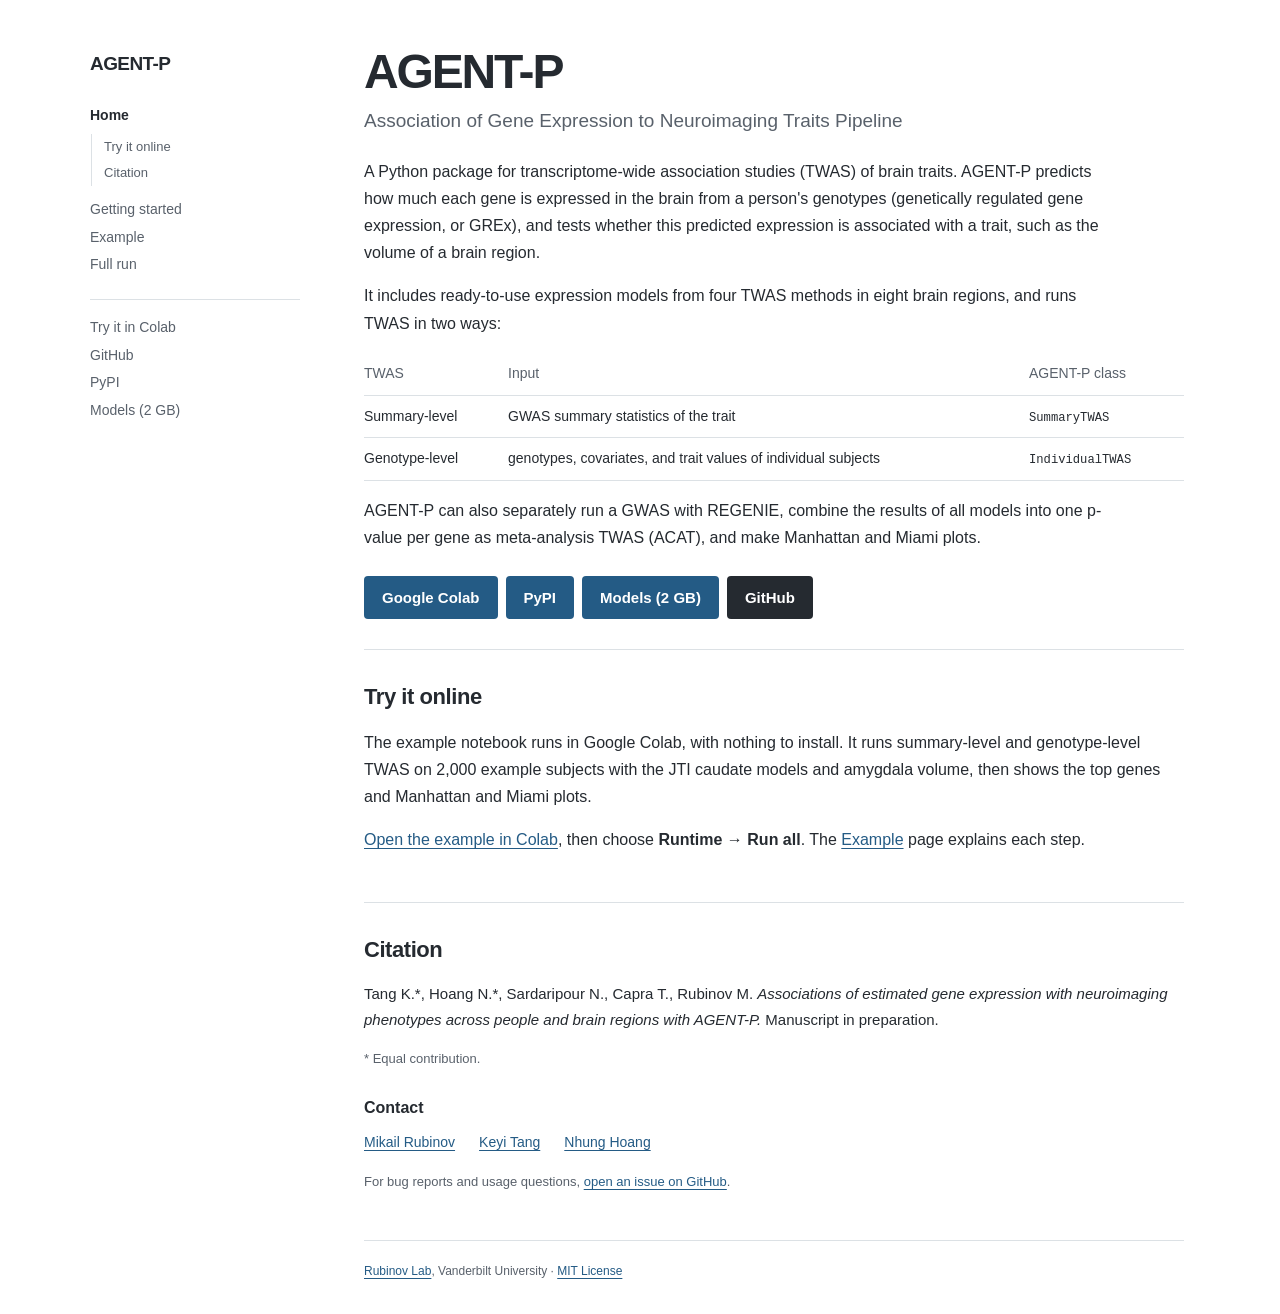
==== commit 47205ba1: "Update website" ====
--- a/index.html
+++ b/index.html
@@ -75,7 +75,7 @@
 <p class="citation">Tang K.*, Hoang N.*, Sardaripour N., Capra T., Rubinov M. <em>Associations of estimated gene expression with neuroimaging phenotypes across people and brain regions with AGENT-P.</em> Manuscript in preparation.</p>
 <p class="note">* Equal contribution.</p>
 <h3 id="contact">Contact</h3>
-<div class="contact"><a href="mailto:mika.rubinov@vanderbilt.edu">Mika Rubinov</a><a href="mailto:nhung.t.hoang@outlook.com">Nhung Hoang</a><a href="mailto:keyi.tang@vanderbilt.edu">Keyi Tang</a></div>
+<div class="contact"><a href="mailto:mika.rubinov@vanderbilt.edu">Mikail Rubinov</a><a href="mailto:keyi.tang@vanderbilt.edu">Keyi Tang</a><a href="mailto:nhung.t.hoang@outlook.com">Nhung Hoang</a></div>
 <p class="note">For bug reports and usage questions, <a href="https://github.com/nhunghoang/agentp/issues">open an issue on GitHub</a>.</p>
     </section>
 
--- a/style.css
+++ b/style.css
@@ -58,6 +58,9 @@
 th { font-weight: 500; color: var(--muted); }
 th.group { padding-top: 16px; color: var(--text); font-weight: 600; }
 td code { white-space: nowrap; }
+/* model code tables: the same column widths, so that tables one above the other line up */
+table.codes { table-layout: fixed; }
+table.codes th:first-child, table.codes td:first-child { width: 60%; }
 .citation { font-size: 15px; }
 .contact { display: flex; flex-wrap: wrap; gap: 8px 24px; font-size: 14px; margin-bottom: 16px; }
 footer { border-top: 1px solid var(--line); padding: 20px 0 32px; color: var(--muted); font-size: 12px; }
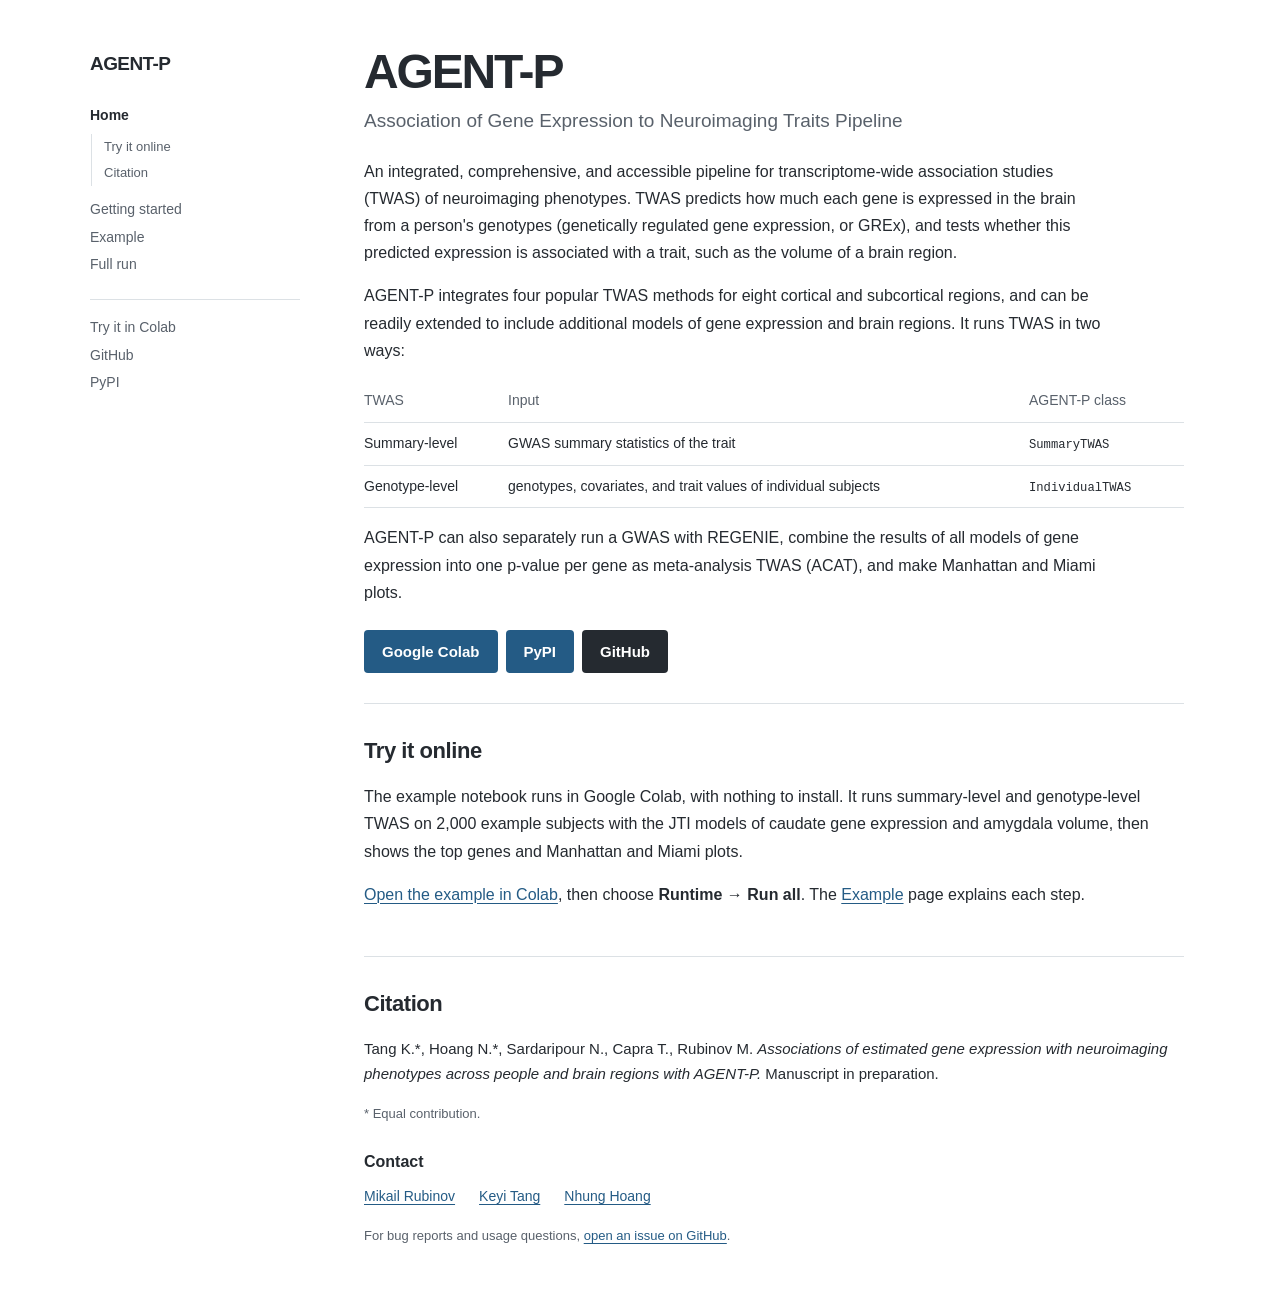
==== commit f32725c1: "Update website: new favicon, clearer text, full paths in code" ====
--- a/index.html
+++ b/index.html
@@ -4,13 +4,13 @@
 <meta charset="utf-8">
 <meta name="viewport" content="width=device-width, initial-scale=1">
 <title>AGENT-P</title>
-<meta name="description" content="AGENT-P: the Association of Gene Expression to Neuroimaging Traits Pipeline. A Python package for transcriptome-wide association studies (TWAS) of brain traits.">
+<meta name="description" content="AGENT-P: the Association of Gene Expression to Neuroimaging Traits Pipeline. An integrated, comprehensive, and accessible pipeline for transcriptome-wide association studies (TWAS) of neuroimaging phenotypes.">
 <link rel="canonical" href="https://agentp.rubinovlab.net/">
 <meta property="og:type" content="website">
 <meta property="og:title" content="AGENT-P">
-<meta property="og:description" content="AGENT-P: the Association of Gene Expression to Neuroimaging Traits Pipeline. A Python package for transcriptome-wide association studies (TWAS) of brain traits.">
+<meta property="og:description" content="AGENT-P: the Association of Gene Expression to Neuroimaging Traits Pipeline. An integrated, comprehensive, and accessible pipeline for transcriptome-wide association studies (TWAS) of neuroimaging phenotypes.">
 <meta property="og:url" content="https://agentp.rubinovlab.net/">
-<link rel="icon" href="data:image/svg+xml,%3Csvg xmlns='http://www.w3.org/2000/svg' viewBox='0 0 32 32'%3E%3Crect width='32' height='32' rx='7' fill='%23245b85'/%3E%3Ctext x='16' y='22' font-family='Arial,sans-serif' font-size='15' font-weight='700' fill='white' text-anchor='middle'%3EAP%3C/text%3E%3C/svg%3E">
+<link rel="icon" type="image/jpeg" href="icon.jpeg">
 <link rel="stylesheet" href="style.css">
 </head>
 <body>
@@ -36,7 +36,6 @@
       <li><a href="https://colab.research.google.com/github/nhunghoang/agentp/blob/agentp-update-20261105/example/colab_example.ipynb">Try it in Colab</a></li>
       <li><a href="https://github.com/nhunghoang/agentp/tree/agentp-update-20261105">GitHub</a></li>
       <li><a href="https://pypi.org/project/agentp/">PyPI</a></li>
-      <li><a href="https://drive.google.com/file/d/1llysnSFOut3E_g1omlgQfi-N5fptuuLa/view?usp=sharing">Models (2 GB)</a></li>
     </ul>
   </aside>
   <div class="content">
@@ -44,8 +43,8 @@
 <div class="intro" id="overview">
   <h1>AGENT-P</h1>
   <p class="full-name">Association of Gene Expression to Neuroimaging Traits Pipeline</p>
-  <p>A Python package for transcriptome-wide association studies (TWAS) of brain traits. AGENT-P predicts how much each gene is expressed in the brain from a person's genotypes (genetically regulated gene expression, or GREx), and tests whether this predicted expression is associated with a trait, such as the volume of a brain region.</p>
-  <p>It includes ready-to-use expression models from four TWAS methods in eight brain regions, and runs TWAS in two ways:</p>
+  <p>An integrated, comprehensive, and accessible pipeline for transcriptome-wide association studies (TWAS) of neuroimaging phenotypes. TWAS predicts how much each gene is expressed in the brain from a person's genotypes (genetically regulated gene expression, or GREx), and tests whether this predicted expression is associated with a trait, such as the volume of a brain region.</p>
+  <p>AGENT-P integrates four popular TWAS methods for eight cortical and subcortical regions, and can be readily extended to include additional models of gene expression and brain regions. It runs TWAS in two ways:</p>
   <div class="table-scroll"><table>
     <thead><tr><th scope="col">TWAS</th><th scope="col">Input</th><th scope="col">AGENT-P class</th></tr></thead>
     <tbody>
@@ -53,11 +52,10 @@
       <tr><td>Genotype-level</td><td>genotypes, covariates, and trait values of individual subjects</td><td><code>IndividualTWAS</code></td></tr>
     </tbody>
   </table></div>
-  <p>AGENT-P can also separately run a GWAS with REGENIE, combine the results of all models into one p-value per gene as meta-analysis TWAS (ACAT), and make Manhattan and Miami plots.</p>
+  <p>AGENT-P can also separately run a GWAS with REGENIE, combine the results of all models of gene expression into one p-value per gene as meta-analysis TWAS (ACAT), and make Manhattan and Miami plots.</p>
   <p class="buttons" aria-label="Project resources">
     <a class="button" href="https://colab.research.google.com/github/nhunghoang/agentp/blob/agentp-update-20261105/example/colab_example.ipynb">Google Colab</a>
     <a class="button" href="https://pypi.org/project/agentp/">PyPI</a>
-    <a class="button" href="https://drive.google.com/file/d/1llysnSFOut3E_g1omlgQfi-N5fptuuLa/view?usp=sharing">Models (2 GB)</a>
     <a class="button dark" href="https://github.com/nhunghoang/agentp/tree/agentp-update-20261105">GitHub</a>
   </p>
   <span id="install"></span><span id="quickstart"></span><span id="models"></span><span id="api"></span>
@@ -65,7 +63,7 @@
 
     <section id="try" aria-labelledby="try-title">
       <h2 id="try-title">Try it online</h2>
-<p>The example notebook runs in Google Colab, with nothing to install. It runs summary-level and genotype-level TWAS on 2,000 example subjects with the JTI caudate models and amygdala volume, then shows the top genes and Manhattan and Miami plots.</p>
+<p>The example notebook runs in Google Colab, with nothing to install. It runs summary-level and genotype-level TWAS on 2,000 example subjects with the JTI models of caudate gene expression and amygdala volume, then shows the top genes and Manhattan and Miami plots.</p>
 <p><a href="https://colab.research.google.com/github/nhunghoang/agentp/blob/agentp-update-20261105/example/colab_example.ipynb">Open the example in Colab</a>, then choose <strong>Runtime &rarr; Run all</strong>. The <a href="example.html">Example</a> page explains each step.</p>
     </section>
 
@@ -80,7 +78,6 @@
     </section>
 
   </main>
-  <footer><a href="https://rubinovlab.net">Rubinov Lab</a>, Vanderbilt University · <a href="https://github.com/nhunghoang/agentp/blob/main/LICENSE">MIT License</a></footer>
   </div>
 </div>
 <script src="site.js"></script>
--- a/style.css
+++ b/style.css
@@ -63,7 +63,6 @@
 table.codes th:first-child, table.codes td:first-child { width: 60%; }
 .citation { font-size: 15px; }
 .contact { display: flex; flex-wrap: wrap; gap: 8px 24px; font-size: 14px; margin-bottom: 16px; }
-footer { border-top: 1px solid var(--line); padding: 20px 0 32px; color: var(--muted); font-size: 12px; }
 .status { min-height: 22px; font-size: 13px; color: var(--muted); }
 
 .list { margin: 0 0 16px; padding-left: 22px; }
